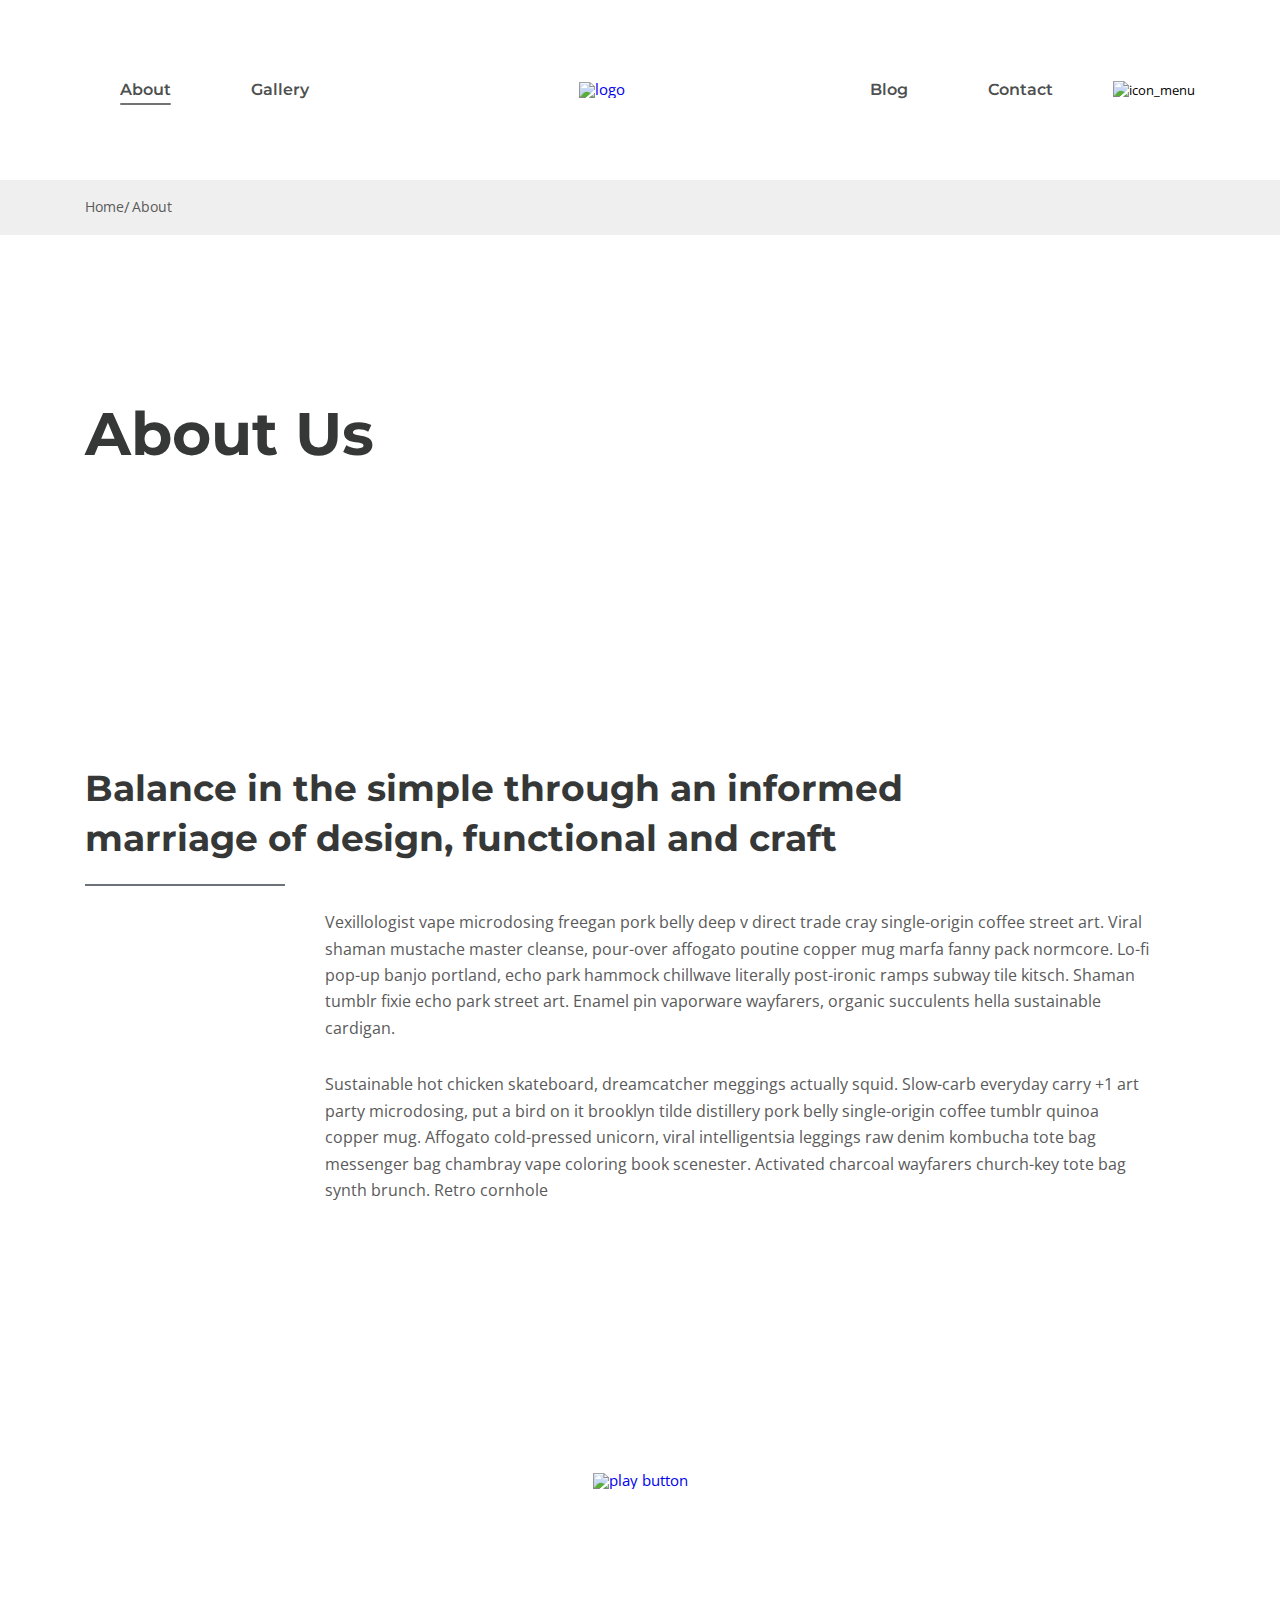
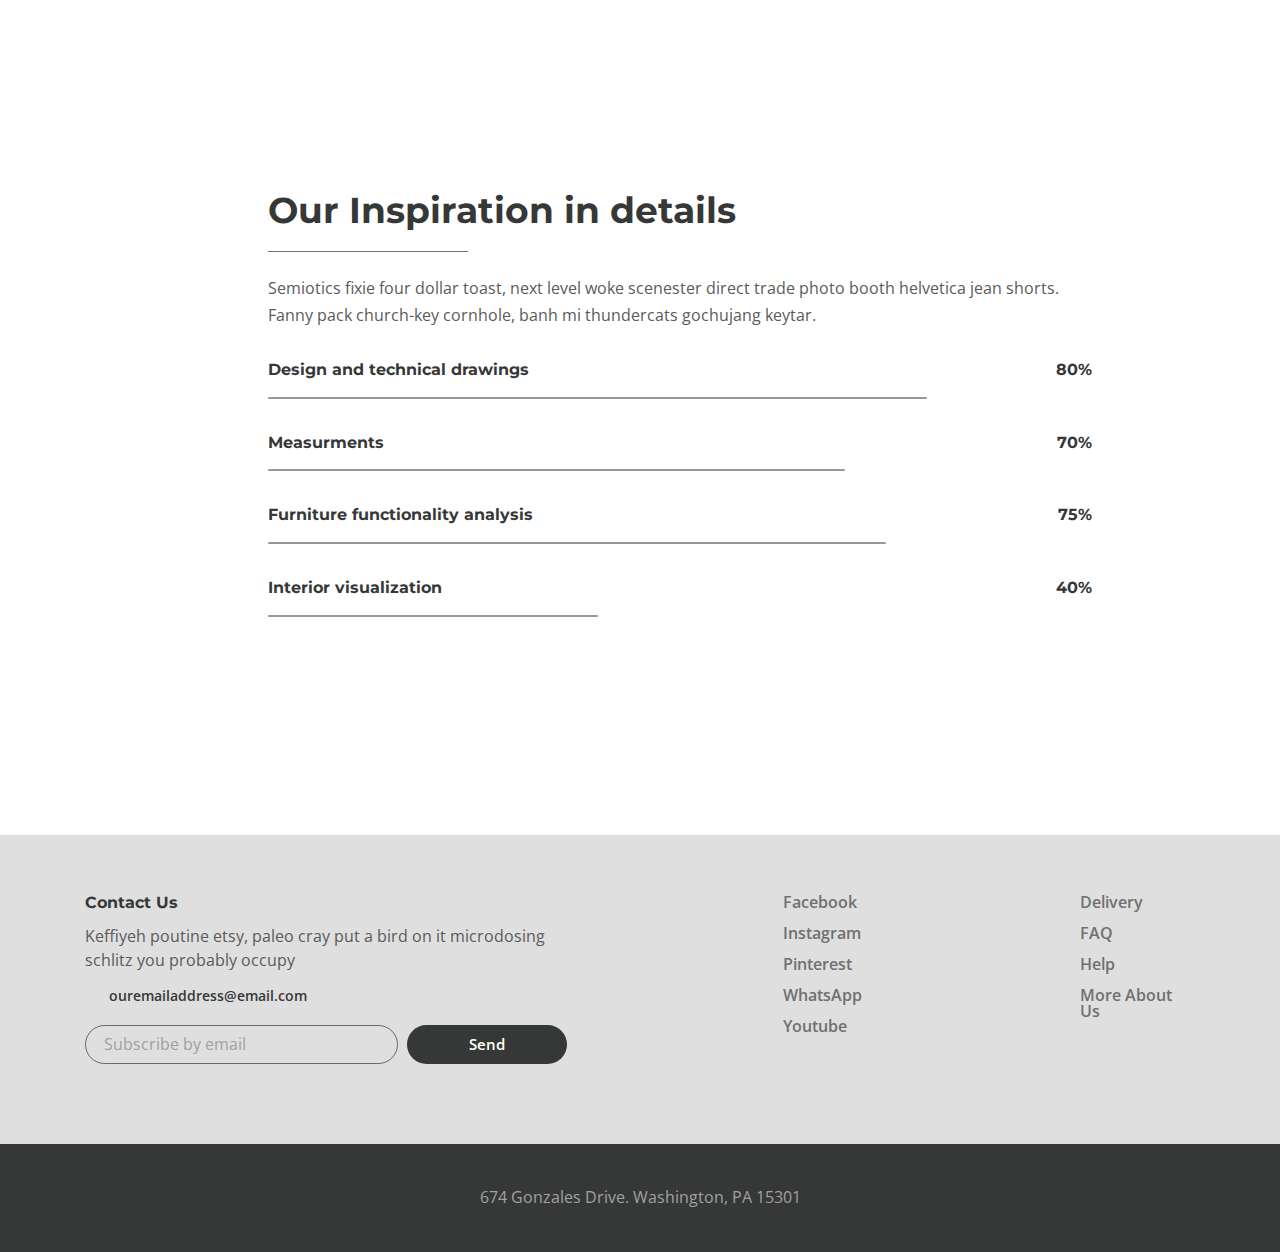
==== about.html @ a7396a90 "Add files via upload" ====
<!DOCTYPE html><html lang="en"><head>    <meta charset="UTF-8">    <meta name="viewport" content="width=device-width, initial-scale=1, minimum-scale=1">    <title>Desire</title>    <link rel="preconnect" href="https://fonts.gstatic.com">    <link href="https://fonts.googleapis.com/css2?family=Montserrat:wght@700&family=Open+Sans:ital,wght@0,400;0,600;1,300&display=swap" rel="stylesheet">    <link rel="stylesheet" href="css/style.min.css">    <link rel="apple-touch-icon" sizes="180x180" href="img/favicon/apple-touch-icon.png">    <link rel="icon" type="image/png" sizes="32x32" href="img/favicon/favicon-32x32.png">    <link rel="icon" type="image/png" sizes="16x16" href="img/favicon/favicon-16x16.png">    <link rel="manifest" href="img/favicon/site.webmanifest">    <link rel="mask-icon" href="img/favicon/safari-pinned-tab.svg" color="#5bbad5">    <meta name="msapplication-TileColor" content="#ffc40d">    <meta name="theme-color" content="#ffffff"></head><body data-page="about"><div class="wrapper">    <header class="header">    <div class="container">        <div class="header__inner">            <nav class="menu">                <ul class="menu__list">                    <li class="menu__list-item">                        <a class="menu__list-link" href="about.html">About                            <div class="menu__list-underline"></div>                        </a>                    </li>                    <li class="menu__list-item">                        <a class="menu__list-link" href="gallery.html">Gallery                            <div class="menu__list-underline"></div>                        </a>                    </li>                </ul>            </nav>            <a class="header__logo" href="index.html">                <picture><source srcset="img/header/logo.webp" type="image/webp"><img src="img/header/logo.png" alt="logo"></picture>            </a>            <nav class="menu">                <ul class="menu__list">                    <li class="menu__list-item">                        <a class="menu__list-link" href="blog.html">Blog                            <div class="menu__list-underline"></div>                        </a>                    </li>                    <li class="menu__list-item">                        <a class="menu__list-link" href="contact.html">Contact                            <div class="menu__list-underline"></div>                        </a>                    </li>                    <li class="menu__list-item__mobile">                        <a class="menu__list__mobile-link" href="mailto:ourmailaddress@email.com">                            <img class="menu__list__mobile-img" src="img/header/envelope.png" alt>                        </a>                        <a class="menu__list__mobile-link" href="#">                            <img class="menu__list__mobile-img  menu__list__mobile-img--delivery" src="img/header/delivery-truck.png" alt>                        </a>                        <a class="menu__list__mobile-link" href="#">                            <img class="menu__list__mobile-img  menu__list__mobile-img--faq" src="img/header/question.png" alt>                        </a>                        <a class="menu__list__mobile-link" href="tel:000000000">                            <img class="menu__list__mobile-img  menu__list__mobile-img--phone" src="img/header/phone-call.png" alt>                        </a>                    </li>                </ul>            </nav>            <button class="header__btn-menu">                <span></span>            </button>            <button class="header__btn">                <img src="img/header/icon_menu.svg" alt="icon_menu">            </button>            <div class="rightside-menu">                <button class="rightside-menu__close">                    <img src="img/rightside-menu/close-btn.svg" alt="close">                </button>                <div class="rightside-menu__content">                    <a class="rightside-menu__logo" href="index.html">                        <img src="img/rightside-menu/logo-big.png" alt="logo">                    </a>                    <h4 class="rightside-menu__title">Furniture for life</h4>                    <p class="rightside-menu__text">Sustainable hot chicken skateboard, dreamcatcher meggings actually squid. Slow-carb everyday carry +1 art party                    microdosing, put a bird on it brooklyn</p>                    <img class="rightside-menu__img" src="img/rightside-menu/product.jpg" alt>                </div>            </div>        </div>    </div></header><link rel="apple-touch-icon" sizes="180x180" href="/apple-touch-icon.png"><link rel="icon" type="image/png" sizes="32x32" href="/favicon-32x32.png"><link rel="icon" type="image/png" sizes="16x16" href="/favicon-16x16.png"><link rel="manifest" href="/site.webmanifest"><link rel="mask-icon" href="/safari-pinned-tab.svg" color="#5bbad5"><meta name="msapplication-TileColor" content="#ffc40d"><meta name="theme-color" content="#ffffff">    <main class="main">        <div class="breadcrumbs">            <div class="container">                <ul class="breadcrumbs__list">                    <li class="breadcrumbs__item">                        <a class="breadcrumbs__link" href="index.html">Home</a>                    </li>                    <li class="breadcrumbs__item">                        <a class="breadcrumbs__link" href="about.html">About</a>                    </li>                </ul>            </div>        </div>        <!-- About -->        <section class="about">            <div class="about__intro">                <div class="container">                    <h2 class="section__title  section__title--big">About Us</h2>                </div>            </div>            <div class="about__content">                <div class="container">                    <h3 class="section__title">Balance in the simple through an informed marriage of design, functional and craft</h3>                    <div class="about__content-text">                        <p>Vexillologist vape microdosing freegan pork belly deep v direct trade cray single-origin coffee street art. Viral shaman mustache master cleanse, pour-over affogato poutine copper mug marfa fanny pack normcore. Lo-fi pop-up banjo portland, echo park hammock chillwave literally post-ironic ramps subway tile kitsch. Shaman tumblr fixie echo park street art. Enamel pin vaporware wayfarers, organic succulents hella sustainable cardigan.</p>                        <p>Sustainable hot chicken skateboard, dreamcatcher meggings actually squid. Slow-carb everyday carry +1 art party microdosing, put a bird on it brooklyn tilde distillery pork belly single-origin coffee tumblr quinoa copper mug. Affogato cold-pressed unicorn, viral intelligentsia leggings raw denim kombucha tote bag messenger bag chambray vape coloring book scenester. Activated charcoal wayfarers church-key tote bag synth brunch. Retro cornhole</p>                    </div>                </div>            </div>            <div class="about__popup">                <a class="about__popup-play" data-fancybox href="https://youtu.be/EUhIIbiFrCs">                    <picture><source srcset="img/play_button.svg" type="image/webp"><img class="about__popup-img" src="img/play_button.svg" alt="play button"></picture>                </a>            </div>        </section>        <!-- Inspiration -->        <section class="inspiration">            <div class="container-fluid">                <div class="inspiration__inner">                    <div class="inspiration__img">                        <picture><source srcset="img/about/inspiration.webp" type="image/webp"><img src="img/about/inspiration.png" alt></picture>                    </div>                    <div class="inspiration__content">                        <h3 class="section__title">Our Inspiration in details</h3>                        <p class="section__text">Semiotics fixie four dollar toast, next level woke scenester direct trade photo booth helvetica jean shorts. Fanny pack church-key cornhole, banh mi thundercats gochujang keytar.</p>                        <ul class="inspiration__list">                            <li class="inspiration__item">                                <div class="inspiration__item-content">                                    <h5 class="inspiration__title">Design and technical drawings</h5>                                    <div class="inspiration__num">80%</div>                                </div>                                <div class="inspiration__item-progressbar">                                    <div class="inspiration__item-progressbar__active" style="width: 80%"></div>                                </div>                            </li>                            <li class="inspiration__item">                                <div class="inspiration__item-content">                                    <h5 class="inspiration__title">Measurments</h5>                                    <div class="inspiration__num">70%</div>                                </div>                                <div class="inspiration__item-progressbar">                                    <div class="inspiration__item-progressbar__active" style="width: 70%"></div>                                </div>                            </li>                            <li class="inspiration__item">                                <div class="inspiration__item-content">                                    <h5 class="inspiration__title">Furniture functionality analysis</h5>                                    <div class="inspiration__num">75%</div>                                </div>                                <div class="inspiration__item-progressbar">                                    <div class="inspiration__item-progressbar__active" style="width: 75%"></div>                                </div>                            </li>                            <li class="inspiration__item">                                <div class="inspiration__item-content">                                    <h5 class="inspiration__title">Interior visualization</h5>                                    <div class="inspiration__num">40%</div>                                </div>                                <div class="inspiration__item-progressbar">                                    <div class="inspiration__item-progressbar__active" style="width: 40%"></div>                                </div>                            </li>                        </ul>                    </div>                                    </div>            </div>        </section>        <!-- Logos -->        <div class="logos">            <div class="container-fluid">                <div class="logos__inner">                    <div class="logos__item">                        <picture><source srcset="img/logos/logo-1.webp" type="image/webp"><img src="img/logos/logo-1.png" alt class="logos__img"></picture>                    </div>                    <div class="logos__item">                        <picture><source srcset="img/logos/logo-2.webp" type="image/webp"><img src="img/logos/logo-2.png" alt class="logos__img"></picture>                    </div>                    <div class="logos__item">                        <picture><source srcset="img/logos/logo-3.webp" type="image/webp"><img src="img/logos/logo-3.png" alt class="logos__img"></picture>                    </div>                    <div class="logos__item">                        <picture><source srcset="img/logos/logo-4.webp" type="image/webp"><img src="img/logos/logo-4.png" alt class="logos__img"></picture>                    </div>                    <div class="logos__item">                        <picture><source srcset="img/logos/logo-5.webp" type="image/webp"><img src="img/logos/logo-5.png" alt class="logos__img"></picture>                    </div>                </div>            </div>        </div>        <!-- Collection -->        <div class="collection  collection--about">            <div class="container-fluid">                <div class="collection__content">                    <div class="collection__item">                        <picture><source srcset="img/collection-sm/collection-1.webp" type="image/webp"><img src="img/collection-sm/collection-1.jpg" alt></picture>                        <div class="collection__info">                            <h5 class="collection__info-title">Truffaut literally trust</h5>                            <p class="collection__info-text">Living room furntiture | Chair</p>                        </div>                    </div>                    <div class="collection__item">                        <picture><source srcset="img/collection-sm/collection-2.webp" type="image/webp"><img src="img/collection-sm/collection-2.jpg" alt></picture>                        <div class="collection__info">                            <h5 class="collection__info-title">Truffaut literally trust</h5>                            <p class="collection__info-text">Living room furntiture | Chair</p>                        </div>                    </div>                    <div class="collection__item">                        <picture><source srcset="img/collection-sm/collection-3.webp" type="image/webp"><img src="img/collection-sm/collection-3.jpg" alt></picture>                        <div class="collection__info">                            <h5 class="collection__info-title">Truffaut literally trust</h5>                            <p class="collection__info-text">Living room furntiture | Chair</p>                        </div>                    </div>                    <div class="collection__item">                        <picture><source srcset="img/collection-sm/collection-4.webp" type="image/webp"><img src="img/collection-sm/collection-4.jpg" alt></picture>                        <div class="collection__info">                            <h5 class="collection__info-title">Truffaut literally trust</h5>                            <p class="collection__info-text">Living room furntiture | Chair</p>                        </div>                    </div>                    <div class="collection__item">                        <picture><source srcset="img/collection-sm/collection-5.webp" type="image/webp"><img src="img/collection-sm/collection-5.jpg" alt></picture>                        <div class="collection__info">                            <h5 class="collection__info-title">Truffaut literally trust</h5>                            <p class="collection__info-text">Living room furntiture | Chair</p>                        </div>                    </div>                </div>            </div>        </div>    </main>    <footer class="footer">    <div class="footer__content">        <div class="container">            <div class="footer__inner">                <div class="footer__info">                    <h6 class="footer__info-title">Contact us</h6>                    <p class="footer__info-text">Keffiyeh poutine etsy, paleo cray put a bird on it microdosing schlitz                        you probably occupy</p>                    <a class="footer__info-email" href="mailto:ourmailaddress@email.com">                        ouremailaddress@email.com                    </a>                    <form class="footer__form">                        <input class="footer__form-input" type="email" placeholder="Subscribe by email">                        <button class="btn  btn--footer" type="submit">Send</button>                    </form>                </div>                <ul class="footer__social-list">                    <li class="footer__social-item">                        <a class="footer__social-link  footer__social-link--facebook" href="#" target="_blank">                            Facebook                        </a>                    </li>                    <li class="footer__social-item">                        <a class="footer__social-link  footer__social-link--instagram" href="#" target="_blank">                            Instagram                        </a>                    </li>                    <li class="footer__social-item">                        <a class="footer__social-link  footer__social-link--pinterest" href="#" target="_blank">                            Pinterest                        </a>                    </li>                    <li class="footer__social-item">                        <a class="footer__social-link  footer__social-link--whatsapp" href="#" target="_blank">                            WhatsApp                        </a>                    </li>                    <li class="footer__social-item">                        <a class="footer__social-link  footer__social-link--youtube" href="#" target="_blank">                            Youtube                        </a>                    </li>                </ul>                <nav class="footer__menu">                    <ul class="footer__menu-list">                        <li class="footer__menu-item">                            <a class="footer__menu-link" href="#">Delivery</a>                        </li>                        <li class="footer__menu-item">                            <a class="footer__menu-link" href="#">FAQ</a>                        </li>                        <li class="footer__menu-item">                            <a class="footer__menu-link" href="#">Help</a>                        </li>                        <li class="footer__menu-item">                            <a class="footer__menu-link" href="about.html">More About Us</a>                        </li>                    </ul>                </nav>            </div>        </div>    </div>    <div class="footer__copyright">        <div class="container">            <p>674 Gonzales Drive. Washington, PA 15301</p>        </div>    </div></footer><link rel="apple-touch-icon" sizes="180x180" href="/apple-touch-icon.png"><link rel="icon" type="image/png" sizes="32x32" href="/favicon-32x32.png"><link rel="icon" type="image/png" sizes="16x16" href="/favicon-16x16.png"><link rel="manifest" href="/site.webmanifest"><link rel="mask-icon" href="/safari-pinned-tab.svg" color="#5bbad5"><meta name="msapplication-TileColor" content="#ffc40d"><meta name="theme-color" content="#ffffff"></div><script src="js/script.min.js"></script></body></html>
---- css/style.min.css ----
*{padding:0;margin:0;border:0}*,:after,:before{-webkit-box-sizing:border-box;box-sizing:border-box}:active,:focus{outline:0}a:active,a:focus{outline:0}aside,footer,header,nav,section{display:block}html{font-size:15px}body{line-height:1;color:#000;font-family:"Open Sans",sans-serif;font-size:1rem;font-weight:400;-ms-text-size-adjust:100%;-moz-text-size-adjust:100%;-webkit-text-size-adjust:100%}button,input,textarea{font-family:"Open Sans",sans-serif}input:-ms-clear{display:none}button{cursor:pointer}button::-moz-focus-inner{padding:0;border:0}a,a:visited{text-decoration:none}ul li{list-style:none}img{vertical-align:top}h1,h2,h3,h4,h5,h6{font-weight:inherit;font-size:inherit}.slick-slider{position:relative;display:block;-webkit-box-sizing:border-box;box-sizing:border-box;-webkit-touch-callout:none;-webkit-user-select:none;-moz-user-select:none;-ms-user-select:none;user-select:none;-ms-touch-action:pan-y;touch-action:pan-y;-webkit-tap-highlight-color:transparent}.slick-list{position:relative;overflow:hidden;display:block;margin:0;padding:0}.slick-list:focus{outline:0}.slick-list.dragging{cursor:pointer}.slick-slider .slick-list,.slick-slider .slick-track{-webkit-transform:translate3d(0,0,0);-ms-transform:translate3d(0,0,0);transform:translate3d(0,0,0)}.slick-track{position:relative;left:0;top:0;display:block;margin-left:auto;margin-right:auto}.slick-track:after,.slick-track:before{content:"";display:table}.slick-track:after{clear:both}.slick-loading .slick-track{visibility:hidden}.slick-slide{float:left;height:100%;min-height:1px;display:none}[dir=rtl] .slick-slide{float:right}.slick-slide img{display:block}.slick-slide.slick-loading img{display:none}.slick-slide.dragging img{pointer-events:none}.slick-initialized .slick-slide{display:block}.slick-loading .slick-slide{visibility:hidden}.slick-vertical .slick-slide{display:block;height:auto;border:1px solid transparent}.slick-arrow.slick-hidden{display:none}body.compensate-for-scrollbar{overflow:hidden}.fancybox-active{height:auto}.fancybox-is-hidden{left:-9999px;margin:0;position:absolute!important;top:-9999px;visibility:hidden}.fancybox-container{-webkit-backface-visibility:hidden;height:100%;left:0;outline:0;position:fixed;-webkit-tap-highlight-color:transparent;top:0;-ms-touch-action:manipulation;touch-action:manipulation;-webkit-transform:translateZ(0);transform:translateZ(0);width:100%;z-index:99992}.fancybox-container *{-webkit-box-sizing:border-box;box-sizing:border-box}.fancybox-bg,.fancybox-inner,.fancybox-outer,.fancybox-stage{bottom:0;left:0;position:absolute;right:0;top:0}.fancybox-outer{-webkit-overflow-scrolling:touch;overflow-y:auto}.fancybox-bg{background:#1e1e1e;opacity:0;-webkit-transition-duration:inherit;-o-transition-duration:inherit;transition-duration:inherit;-webkit-transition-property:opacity;-o-transition-property:opacity;transition-property:opacity;-webkit-transition-timing-function:cubic-bezier(.47,0,.74,.71);-o-transition-timing-function:cubic-bezier(.47,0,.74,.71);transition-timing-function:cubic-bezier(.47,0,.74,.71)}.fancybox-is-open .fancybox-bg{opacity:.9;-webkit-transition-timing-function:cubic-bezier(.22,.61,.36,1);-o-transition-timing-function:cubic-bezier(.22,.61,.36,1);transition-timing-function:cubic-bezier(.22,.61,.36,1)}.fancybox-caption,.fancybox-infobar,.fancybox-navigation .fancybox-button,.fancybox-toolbar{direction:ltr;opacity:0;position:absolute;-webkit-transition:opacity .25s ease,visibility 0s ease .25s;-o-transition:opacity .25s ease,visibility 0s ease .25s;transition:opacity .25s ease,visibility 0s ease .25s;visibility:hidden;z-index:99997}.fancybox-show-caption .fancybox-caption,.fancybox-show-infobar .fancybox-infobar,.fancybox-show-nav .fancybox-navigation .fancybox-button,.fancybox-show-toolbar .fancybox-toolbar{opacity:1;-webkit-transition:opacity .25s ease 0s,visibility 0s ease 0s;-o-transition:opacity .25s ease 0s,visibility 0s ease 0s;transition:opacity .25s ease 0s,visibility 0s ease 0s;visibility:visible}.fancybox-infobar{color:#ccc;font-size:13px;-webkit-font-smoothing:subpixel-antialiased;height:44px;left:0;line-height:44px;min-width:44px;mix-blend-mode:difference;padding:0 10px;pointer-events:none;top:0;-webkit-touch-callout:none;-webkit-user-select:none;-moz-user-select:none;-ms-user-select:none;user-select:none}.fancybox-toolbar{right:0;top:0}.fancybox-stage{direction:ltr;overflow:visible;-webkit-transform:translateZ(0);transform:translateZ(0);z-index:99994}.fancybox-is-open .fancybox-stage{overflow:hidden}.fancybox-slide{-webkit-backface-visibility:hidden;display:none;height:100%;left:0;outline:0;overflow:auto;-webkit-overflow-scrolling:touch;padding:44px;position:absolute;text-align:center;top:0;-webkit-transition-property:opacity,-webkit-transform;transition-property:opacity,-webkit-transform;-o-transition-property:transform,opacity;transition-property:transform,opacity;transition-property:transform,opacity,-webkit-transform;white-space:normal;width:100%;z-index:99994}.fancybox-slide::before{content:'';display:inline-block;font-size:0;height:100%;vertical-align:middle;width:0}.fancybox-is-sliding .fancybox-slide,.fancybox-slide--current,.fancybox-slide--next,.fancybox-slide--previous{display:block}.fancybox-slide--image{overflow:hidden;padding:44px 0}.fancybox-slide--image::before{display:none}.fancybox-slide--html{padding:6px}.fancybox-content{background:#fff;display:inline-block;margin:0;max-width:100%;overflow:auto;-webkit-overflow-scrolling:touch;padding:44px;position:relative;text-align:left;vertical-align:middle}.fancybox-slide--image .fancybox-content{-webkit-animation-timing-function:cubic-bezier(.5,0,.14,1);animation-timing-function:cubic-bezier(.5,0,.14,1);-webkit-backface-visibility:hidden;background:0 0;background-repeat:no-repeat;background-size:100% 100%;left:0;max-width:none;overflow:visible;padding:0;position:absolute;top:0;-ms-transform-origin:top left;-webkit-transform-origin:top left;transform-origin:top left;-webkit-transition-property:opacity,-webkit-transform;transition-property:opacity,-webkit-transform;-o-transition-property:transform,opacity;transition-property:transform,opacity;transition-property:transform,opacity,-webkit-transform;-webkit-user-select:none;-moz-user-select:none;-ms-user-select:none;user-select:none;z-index:99995}.fancybox-can-zoomOut .fancybox-content{cursor:-webkit-zoom-out;cursor:zoom-out}.fancybox-can-zoomIn .fancybox-content{cursor:-webkit-zoom-in;cursor:zoom-in}.fancybox-can-pan .fancybox-content,.fancybox-can-swipe .fancybox-content{cursor:-webkit-grab;cursor:grab}.fancybox-is-grabbing .fancybox-content{cursor:-webkit-grabbing;cursor:grabbing}.fancybox-container [data-selectable=true]{cursor:text}.fancybox-image,.fancybox-spaceball{background:0 0;border:0;height:100%;left:0;margin:0;max-height:none;max-width:none;padding:0;position:absolute;top:0;-webkit-user-select:none;-moz-user-select:none;-ms-user-select:none;user-select:none;width:100%}.fancybox-spaceball{z-index:1}.fancybox-slide--iframe .fancybox-content,.fancybox-slide--map .fancybox-content,.fancybox-slide--pdf .fancybox-content,.fancybox-slide--video .fancybox-content{height:100%;overflow:visible;padding:0;width:100%}.fancybox-slide--video .fancybox-content{background:#000}.fancybox-slide--map .fancybox-content{background:#e5e3df}.fancybox-slide--iframe .fancybox-content{background:#fff}.fancybox-iframe,.fancybox-video{background:0 0;border:0;display:block;height:100%;margin:0;overflow:hidden;padding:0;width:100%}.fancybox-iframe{left:0;position:absolute;top:0}.fancybox-error{background:#fff;cursor:default;max-width:400px;padding:40px;width:100%}.fancybox-error p{color:#444;font-size:16px;line-height:20px;margin:0;padding:0}.fancybox-button{background:rgba(30,30,30,.6);border:0;border-radius:0;-webkit-box-shadow:none;box-shadow:none;cursor:pointer;display:inline-block;height:44px;margin:0;padding:10px;position:relative;-webkit-transition:color .2s;-o-transition:color .2s;transition:color .2s;vertical-align:top;visibility:inherit;width:44px}.fancybox-button,.fancybox-button:link,.fancybox-button:visited{color:#ccc}.fancybox-button:hover{color:#fff}.fancybox-button:focus{outline:0}.fancybox-button.fancybox-focus{outline:1px dotted}.fancybox-button[disabled],.fancybox-button[disabled]:hover{color:#888;cursor:default;outline:0}.fancybox-button div{height:100%}.fancybox-button svg{display:block;height:100%;overflow:visible;position:relative;width:100%}.fancybox-button svg path{fill:currentColor;stroke-width:0}.fancybox-button--fsenter svg:nth-child(2),.fancybox-button--play svg:nth-child(2){display:none}.fancybox-button--fsexit svg:nth-child(1),.fancybox-button--pause svg:nth-child(1){display:none}.fancybox-progress{background:#ff5268;height:2px;left:0;position:absolute;right:0;top:0;-ms-transform:scaleX(0);-webkit-transform:scaleX(0);transform:scaleX(0);-ms-transform-origin:0;-webkit-transform-origin:0;transform-origin:0;-webkit-transition-property:-webkit-transform;transition-property:-webkit-transform;-o-transition-property:transform;transition-property:transform;transition-property:transform,-webkit-transform;-webkit-transition-timing-function:linear;-o-transition-timing-function:linear;transition-timing-function:linear;z-index:99998}.fancybox-close-small{background:0 0;border:0;border-radius:0;color:#ccc;cursor:pointer;opacity:.8;padding:8px;position:absolute;right:-12px;top:-44px;z-index:401}.fancybox-close-small:hover{color:#fff;opacity:1}.fancybox-slide--html .fancybox-close-small{color:currentColor;padding:10px;right:0;top:0}.fancybox-slide--image.fancybox-is-scaling .fancybox-content{overflow:hidden}.fancybox-is-scaling .fancybox-close-small,.fancybox-is-zoomable.fancybox-can-pan .fancybox-close-small{display:none}.fancybox-navigation .fancybox-button{background-clip:content-box;height:100px;opacity:0;position:absolute;top:calc(50% - 50px);width:70px}.fancybox-navigation .fancybox-button div{padding:7px}.fancybox-navigation .fancybox-button--arrow_left{left:0;left:env(safe-area-inset-left);padding:31px 26px 31px 6px}.fancybox-navigation .fancybox-button--arrow_right{padding:31px 6px 31px 26px;right:0;right:env(safe-area-inset-right)}.fancybox-caption{background:-webkit-gradient(linear,left bottom,left top,from(rgba(0,0,0,.85)),color-stop(50%,rgba(0,0,0,.3)),color-stop(65%,rgba(0,0,0,.15)),color-stop(75.5%,rgba(0,0,0,.075)),color-stop(82.85%,rgba(0,0,0,.037)),color-stop(88%,rgba(0,0,0,.019)),to(rgba(0,0,0,0)));background:-o-linear-gradient(bottom,rgba(0,0,0,.85) 0,rgba(0,0,0,.3) 50%,rgba(0,0,0,.15) 65%,rgba(0,0,0,.075) 75.5%,rgba(0,0,0,.037) 82.85%,rgba(0,0,0,.019) 88%,rgba(0,0,0,0) 100%);background:linear-gradient(to top,rgba(0,0,0,.85) 0,rgba(0,0,0,.3) 50%,rgba(0,0,0,.15) 65%,rgba(0,0,0,.075) 75.5%,rgba(0,0,0,.037) 82.85%,rgba(0,0,0,.019) 88%,rgba(0,0,0,0) 100%);bottom:0;color:#eee;font-size:14px;font-weight:400;left:0;line-height:1.5;padding:75px 44px 25px 44px;pointer-events:none;right:0;text-align:center;z-index:99996}@supports (padding:max(0px)){.fancybox-caption{padding:75px max(44px,env(safe-area-inset-right)) max(25px,env(safe-area-inset-bottom)) max(44px,env(safe-area-inset-left))}}.fancybox-caption--separate{margin-top:-50px}.fancybox-caption__body{max-height:50vh;overflow:auto;pointer-events:all}.fancybox-caption a,.fancybox-caption a:link,.fancybox-caption a:visited{color:#ccc;text-decoration:none}.fancybox-caption a:hover{color:#fff;text-decoration:underline}.fancybox-loading{-webkit-animation:fancybox-rotate 1s linear infinite;animation:fancybox-rotate 1s linear infinite;background:0 0;border:4px solid #888;border-bottom-color:#fff;border-radius:50%;height:50px;left:50%;margin:-25px 0 0 -25px;opacity:.7;padding:0;position:absolute;top:50%;width:50px;z-index:99999}@-webkit-keyframes fancybox-rotate{100%{-webkit-transform:rotate(360deg);transform:rotate(360deg)}}@keyframes fancybox-rotate{100%{-webkit-transform:rotate(360deg);transform:rotate(360deg)}}.fancybox-animated{-webkit-transition-timing-function:cubic-bezier(0,0,.25,1);-o-transition-timing-function:cubic-bezier(0,0,.25,1);transition-timing-function:cubic-bezier(0,0,.25,1)}.fancybox-fx-slide.fancybox-slide--previous{opacity:0;-webkit-transform:translate3d(-100%,0,0);transform:translate3d(-100%,0,0)}.fancybox-fx-slide.fancybox-slide--next{opacity:0;-webkit-transform:translate3d(100%,0,0);transform:translate3d(100%,0,0)}.fancybox-fx-slide.fancybox-slide--current{opacity:1;-webkit-transform:translate3d(0,0,0);transform:translate3d(0,0,0)}.fancybox-fx-fade.fancybox-slide--next,.fancybox-fx-fade.fancybox-slide--previous{opacity:0;-webkit-transition-timing-function:cubic-bezier(.19,1,.22,1);-o-transition-timing-function:cubic-bezier(.19,1,.22,1);transition-timing-function:cubic-bezier(.19,1,.22,1)}.fancybox-fx-fade.fancybox-slide--current{opacity:1}.fancybox-fx-zoom-in-out.fancybox-slide--previous{opacity:0;-webkit-transform:scale3d(1.5,1.5,1.5);transform:scale3d(1.5,1.5,1.5)}.fancybox-fx-zoom-in-out.fancybox-slide--next{opacity:0;-webkit-transform:scale3d(.5,.5,.5);transform:scale3d(.5,.5,.5)}.fancybox-fx-zoom-in-out.fancybox-slide--current{opacity:1;-webkit-transform:scale3d(1,1,1);transform:scale3d(1,1,1)}.fancybox-fx-rotate.fancybox-slide--previous{opacity:0;-ms-transform:rotate(-360deg);-webkit-transform:rotate(-360deg);transform:rotate(-360deg)}.fancybox-fx-rotate.fancybox-slide--next{opacity:0;-ms-transform:rotate(360deg);-webkit-transform:rotate(360deg);transform:rotate(360deg)}.fancybox-fx-rotate.fancybox-slide--current{opacity:1;-ms-transform:rotate(0);-webkit-transform:rotate(0);transform:rotate(0)}.fancybox-fx-circular.fancybox-slide--previous{opacity:0;-webkit-transform:scale3d(0,0,0) translate3d(-100%,0,0);transform:scale3d(0,0,0) translate3d(-100%,0,0)}.fancybox-fx-circular.fancybox-slide--next{opacity:0;-webkit-transform:scale3d(0,0,0) translate3d(100%,0,0);transform:scale3d(0,0,0) translate3d(100%,0,0)}.fancybox-fx-circular.fancybox-slide--current{opacity:1;-webkit-transform:scale3d(1,1,1) translate3d(0,0,0);transform:scale3d(1,1,1) translate3d(0,0,0)}.fancybox-fx-tube.fancybox-slide--previous{-webkit-transform:translate3d(-100%,0,0) scale(.1) skew(-10deg);transform:translate3d(-100%,0,0) scale(.1) skew(-10deg)}.fancybox-fx-tube.fancybox-slide--next{-webkit-transform:translate3d(100%,0,0) scale(.1) skew(10deg);transform:translate3d(100%,0,0) scale(.1) skew(10deg)}.fancybox-fx-tube.fancybox-slide--current{-webkit-transform:translate3d(0,0,0) scale(1);transform:translate3d(0,0,0) scale(1)}.fancybox-share{background:#f4f4f4;border-radius:3px;max-width:90%;padding:30px;text-align:center}.fancybox-share h1{color:#222;font-size:35px;font-weight:700;margin:0 0 20px 0}.fancybox-share p{margin:0;padding:0}.fancybox-share__button{border:0;border-radius:3px;display:inline-block;font-size:14px;font-weight:700;line-height:40px;margin:0 5px 10px 5px;min-width:130px;padding:0 15px;text-decoration:none;-webkit-transition:all .2s;-o-transition:all .2s;transition:all .2s;-webkit-user-select:none;-moz-user-select:none;-ms-user-select:none;user-select:none;white-space:nowrap}.fancybox-share__button:link,.fancybox-share__button:visited{color:#fff}.fancybox-share__button:hover{text-decoration:none}.fancybox-share__button--fb{background:#3b5998}.fancybox-share__button--fb:hover{background:#344e86}.fancybox-share__button--pt{background:#bd081d}.fancybox-share__button--pt:hover{background:#aa0719}.fancybox-share__button--tw{background:#1da1f2}.fancybox-share__button--tw:hover{background:#0d95e8}.fancybox-share__button svg{height:25px;margin-right:7px;position:relative;top:-1px;vertical-align:middle;width:25px}.fancybox-share__button svg path{fill:#fff}.fancybox-share__input{background:0 0;border:0;border-bottom:1px solid #d7d7d7;border-radius:0;color:#5d5b5b;font-size:14px;margin:10px 0 0 0;outline:0;padding:10px 15px;width:100%}.fancybox-thumbs{background:#ddd;bottom:0;display:none;margin:0;-webkit-overflow-scrolling:touch;-ms-overflow-style:-ms-autohiding-scrollbar;padding:2px 2px 4px 2px;position:absolute;right:0;-webkit-tap-highlight-color:transparent;top:0;width:212px;z-index:99995}.fancybox-thumbs-x{overflow-x:auto;overflow-y:hidden}.fancybox-show-thumbs .fancybox-thumbs{display:block}.fancybox-show-thumbs .fancybox-inner{right:212px}.fancybox-thumbs__list{font-size:0;height:100%;list-style:none;margin:0;overflow-x:hidden;overflow-y:auto;padding:0;position:absolute;position:relative;white-space:nowrap;width:100%}.fancybox-thumbs-x .fancybox-thumbs__list{overflow:hidden}.fancybox-thumbs-y .fancybox-thumbs__list::-webkit-scrollbar{width:7px}.fancybox-thumbs-y .fancybox-thumbs__list::-webkit-scrollbar-track{background:#fff;border-radius:10px;-webkit-box-shadow:inset 0 0 6px rgba(0,0,0,.3);box-shadow:inset 0 0 6px rgba(0,0,0,.3)}.fancybox-thumbs-y .fancybox-thumbs__list::-webkit-scrollbar-thumb{background:#2a2a2a;border-radius:10px}.fancybox-thumbs__list a{-webkit-backface-visibility:hidden;backface-visibility:hidden;background-color:rgba(0,0,0,.1);background-position:center center;background-repeat:no-repeat;background-size:cover;cursor:pointer;float:left;height:75px;margin:2px;max-height:calc(100% - 8px);max-width:calc(50% - 4px);outline:0;overflow:hidden;padding:0;position:relative;-webkit-tap-highlight-color:transparent;width:100px}.fancybox-thumbs__list a::before{border:6px solid #ff5268;bottom:0;content:'';left:0;opacity:0;position:absolute;right:0;top:0;-webkit-transition:all .2s cubic-bezier(.25,.46,.45,.94);-o-transition:all .2s cubic-bezier(.25,.46,.45,.94);transition:all .2s cubic-bezier(.25,.46,.45,.94);z-index:99991}.fancybox-thumbs__list a:focus::before{opacity:.5}.fancybox-thumbs__list a.fancybox-thumbs-active::before{opacity:1}body,html{height:100%}body{overflow-x:hidden;min-width:300px}.wrapper{display:-webkit-box;display:-ms-flexbox;display:flex;-webkit-box-orient:vertical;-webkit-box-direction:normal;-ms-flex-direction:column;flex-direction:column;min-height:100%}.main{-webkit-box-flex:1;-ms-flex:1 0 auto;flex:1 0 auto}.footer{-webkit-box-flex:0;-ms-flex:0 0 auto;flex:0 0 auto}.container{max-width:1140px;width:100%;margin:0 auto;padding:0 15px}.container-fluid{max-width:1920px;width:100%;margin:0 auto;padding:0 10px}.slick-dots{text-align:center}.slick-dots li{display:inline-block;margin:0 1rem}.slick-dots li.slick-active button{background-color:#ffef35}.slick-dots li button{font-size:0;color:transparent;border-radius:50%;background:#363838;-webkit-transition:.2s background linear;-o-transition:.2s background linear;transition:.2s background linear;padding:.3rem}.contact-slider .slick-dots{margin-top:2.33rem}.section__title{text-align:center;font-family:Montserrat,sans-serif;color:#363838;font-size:2.4rem;line-height:1.41;font-weight:700}.section__title--big{text-align:start;font-size:4rem;line-height:1.33}.section__text{color:#5a5a5a;font-size:1.06rem;line-height:1.68;font-weight:400}.breadcrumbs{width:100%;background:rgba(223,223,223,.5);padding:.86rem 0 .93rem}.breadcrumbs__list{display:-webkit-box;display:-ms-flexbox;display:flex;overflow-x:auto}.breadcrumbs__item{position:relative;padding-right:.53rem}.breadcrumbs__item::after{content:'/';top:25%;right:-1px;z-index:0;position:absolute;color:#5a5a5a;margin-left:-.2rem;margin-right:.2rem}.breadcrumbs__item:last-child::after{display:none}.breadcrumbs__link{font-size:.93rem;color:#5a5a5a;line-height:2;font-weight:400}.header__inner{display:-webkit-box;display:-ms-flexbox;display:flex;-webkit-box-pack:justify;-ms-flex-pack:justify;justify-content:space-between;-webkit-box-align:center;-ms-flex-align:center;align-items:center;height:180px}.header__logo{margin:0 auto}.header__btn{background-color:transparent;cursor:pointer}.header__btn-menu{position:fixed;top:0;right:0;z-index:0;width:37px;height:35px;background-color:transparent;cursor:pointer;display:none;-webkit-box-ordinal-group:0;-ms-flex-order:-1;order:-1;position:relative;z-index:11}.header__btn-menu:hover span::after{top:10px}.header__btn-menu:hover span::before{top:-10px}.header__btn-menu span{-webkit-transition:all .25s linear;-o-transition:all .25s linear;transition:all .25s linear;display:block;background-color:#000;width:37px;height:2px;top:16px;left:0;position:absolute}.header__btn-menu span::after,.header__btn-menu span::before{content:'';background-color:#000;width:37px;height:2px;position:absolute;left:0;-webkit-transition:all .15s linear;-o-transition:all .15s linear;transition:all .15s linear}.header__btn-menu span::after{top:8px}.header__btn-menu span::before{top:-8px}.header__btn-menu._active{right:-.3rem}.header__btn-menu._active span{-webkit-transform:rotate(180deg);-ms-transform:rotate(180deg);transform:rotate(180deg);background-color:transparent}.header__btn-menu._active span::before{top:0;-webkit-transform:rotate(45deg);-ms-transform:rotate(45deg);transform:rotate(45deg)}.header__btn-menu._active span::after{top:0;-webkit-transform:rotate(-45deg);-ms-transform:rotate(-45deg);transform:rotate(-45deg)}.menu{padding-right:1rem}.menu__list{display:-webkit-box;display:-ms-flexbox;display:flex}.menu__list-item{padding-right:3rem;padding-left:2.33rem}.menu__list-item__mobile{margin:.8rem 0;display:none}.menu__list-link{color:rgba(54,56,56,.9);font-size:1.06rem;font-weight:600;font-family:Montserrat,sans-serif;position:relative}.menu__list-underline{content:'';display:none;width:100%;height:2px;position:absolute;z-index:0;left:0;bottom:-6px;border-radius:.7rem;background-color:rgba(54,56,56,.7)}.menu__list__mobile-link{margin:0 .4rem}.menu__list__mobile-img{width:24px;height:24px}.menu__list__mobile-img--delivery{width:28px;height:28px}.menu__list__mobile-img--faq{width:22px;height:22px}.menu__list__mobile-img--phone{width:22px;height:22px}.footer__content{background-color:#dfdfdf;padding:4rem 0 5.33rem}.footer__inner{display:-webkit-box;display:-ms-flexbox;display:flex;-webkit-box-pack:justify;-ms-flex-pack:justify;justify-content:space-between}.footer__info{width:52%;max-width:540px}.footer__info-title{margin-bottom:.93rem;font-family:Montserrat,sans-serif;font-size:1.06rem;color:#363838;font-weight:700;text-transform:capitalize}.footer__info-text{max-width:476px;margin-bottom:1rem;font-size:1.06rem;color:#5a5a5a;line-height:1.5;font-weight:400}.footer__info-email{display:inline-block;position:relative;margin-bottom:1.46rem;padding-left:1.6rem;color:#363838;font-size:.93rem;font-weight:600}.footer__info-email::before{content:'';background-image:url(../img/footer/envelope.svg);position:absolute;left:0;top:2px;width:16px;height:12px}.footer__form{display:-webkit-box;display:-ms-flexbox;display:flex}.footer__form-input{width:58%;max-width:368px;padding:.45rem .66rem .55rem 1.2rem;margin-right:.6rem;border:1px solid rgba(56,54,54,.7);border-radius:2rem;background-color:transparent;color:#454647;font-size:1.06rem}.footer__form-input::-webkit-input-placeholder{font-family:"Open Sans",sans-serif;font-weight:400;color:#a1a1a1;font-size:1.06rem}.footer__form-input::-moz-placeholder{font-family:"Open Sans",sans-serif;font-weight:400;color:#a1a1a1;font-size:1.06rem}.footer__form-input:-ms-input-placeholder{font-family:"Open Sans",sans-serif;font-weight:400;color:#a1a1a1;font-size:1.06rem}.footer__form-input::-ms-input-placeholder{font-family:"Open Sans",sans-serif;font-weight:400;color:#a1a1a1;font-size:1.06rem}.footer__form-input::placeholder{font-family:"Open Sans",sans-serif;font-weight:400;color:#a1a1a1;font-size:1.06rem}.footer__social-list{width:108px;margin-right:11.73rem;margin-left:6.66rem}.footer__social-item{margin-bottom:1rem}.footer__social-link{position:relative;padding-left:1.5rem;color:#707070;font-weight:600;font-size:1.06rem}.footer__social-link::before{content:'';position:absolute;left:0;top:3px;width:16px;height:16px}.footer__social-link--facebook::before{background-image:url(../img/footer/facebook.svg);top:4px}.footer__social-link--instagram::before{background-image:url(../img/footer/instagram.svg);top:4px;left:1px;width:14px;height:15px}.footer__social-link--pinterest::before{background-image:url(../img/footer/Pinterest.svg)}.footer__social-link--whatsapp::before{background-image:url(../img/footer/whatsapp.svg);width:14px;height:14px;top:4px;left:1px}.footer__social-link--youtube::before{background-image:url(../img/footer/youtube.svg);top:6px;width:18px;height:12px}.footer__menu{width:115px}.footer__menu-item{margin-bottom:1rem}.footer__menu-link{color:#707070;font-weight:600;font-size:1.06rem}.footer__copyright{background-color:#363838;padding:2.66rem 0;text-align:center;color:#a1a1a1;font-size:1.06rem;line-height:1.75}.btn{max-width:160px;width:30%;text-align:center;border-radius:2rem;font-weight:600;font-size:1rem;background-color:#363838;color:ivory}.btn--footer{padding:.6rem .8rem .7rem}.btn.submit{padding:.65rem .8rem .7rem}.btn.comment{padding:.5rem .8rem .58rem;min-width:110px}.btn.gallery-filter{max-width:180px;background-color:transparent;color:#8f8d8d;padding:.32rem .8rem .4rem;border:1px solid #454647;width:auto;font-size:.93rem;margin:0 .83rem;display:inline-block}.btn.gallery-filter.mixitup-control-active{background-color:rgba(255,239,53,.5);color:#363838;border-color:rgba(255,239,53,.5)}.rightside-menu{position:absolute;left:100%;right:0;top:0;z-index:3;max-width:694px;width:100%;padding:6.46rem 0;background-color:#fff;-webkit-box-shadow:2px 0 15px 0 rgba(0,0,0,.7);box-shadow:2px 0 15px 0 rgba(0,0,0,.7);-webkit-transition:all .4s linear;-o-transition:all .4s linear;transition:all .4s linear;-webkit-transform:translateX(150%);-ms-transform:translateX(150%);transform:translateX(150%)}.rightside-menu._active{-webkit-transform:translateX(-100%);-ms-transform:translateX(-100%);transform:translateX(-100%)}.rightside-menu__close{position:absolute;top:2.73rem;left:3.13rem;background-color:transparent}.rightside-menu__content{text-align:center;max-width:485px;margin:0 auto}.rightside-menu__logo{display:inline-block;margin-bottom:2.5rem}.rightside-menu__title{position:relative;padding-bottom:1rem;margin-bottom:1.13rem;font-family:Montserrat,sans-serif;color:#363838;font-weight:700;font-size:2.4rem;line-height:1.41}.rightside-menu__title::after{content:'';position:absolute;bottom:0;left:0;right:0;margin:0 auto;max-width:252px;width:100%;height:1px;background:#6d7278}.rightside-menu__text{margin-bottom:4.68rem;color:#5a5a5a;font-size:1.06rem;line-height:1.68;font-weight:400}.rightside-menu__img{width:100%;height:auto;max-width:485px}.intro__inner{position:relative;padding-bottom:4.5rem}.intro__inner::after{background-image:url(../img/intro/bg.jpg);background-repeat:no-repeat;background-size:cover;content:'';position:absolute;top:0;left:0;z-index:-5;width:100%;height:722px}.intro__slider-item{display:-webkit-box;display:-ms-flexbox;display:flex;-webkit-box-pack:center;-ms-flex-pack:center;justify-content:center;-webkit-box-align:center;-ms-flex-align:center;align-items:center}.intro__slider-img{position:relative;margin-left:-8%}.intro__slider-img::after{content:'';background:#f1d152;width:458px;height:717px;position:absolute;z-index:-1;top:5.4rem;left:9rem}.intro__slider-photo{width:703px;height:815px;-o-object-fit:cover;object-fit:cover}.intro__slider-info{max-width:635px;margin-left:2rem}.intro__slider-title{position:relative;font-family:"Open Sans",sans-serif;color:#363838;font-size:7.33rem;font-weight:700;padding-bottom:1.73rem;margin-bottom:1.73rem}.intro__slider-title::after{position:absolute;content:'';top:100%;left:0;z-index:1;background:#6d7278;height:1px;width:185px}.intro__slider-text{max-width:586px;color:#5a5a5a;font-size:1.06rem;line-height:1.8;font-weight:400}.collection{padding-bottom:7.73rem}.collection .section__title::after{content:'';height:1px;width:200px;display:block;background:#6d7278;margin:1.5rem auto 1.5rem}.collection .section__text{margin:0 auto;max-width:730px;text-align:center}.collection__content{display:-webkit-box;display:-ms-flexbox;display:flex;-webkit-box-pack:justify;-ms-flex-pack:justify;justify-content:space-between;margin-top:1.5rem}.collection__item{overflow:hidden;width:18.45%;max-width:350px;position:relative}.collection__item img{max-width:100%;height:auto;opacity:1;-webkit-transition:.3s opacity linear;-o-transition:.3s opacity linear;transition:.3s opacity linear}.collection__item:hover img{opacity:.6}.collection__item:hover .collection__info{opacity:1}.collection__info{position:absolute;top:50%;left:0;-webkit-transform:translateY(-50%);-ms-transform:translateY(-50%);transform:translateY(-50%);width:100%;text-align:center;opacity:0;-webkit-transition:.3s opacity linear;-o-transition:.3s opacity linear;transition:.3s opacity linear}.collection__info-title{font-family:Montserrat,sans-serif;font-size:1.33rem;color:#363838;font-weight:700}.collection__info-title::after{content:'';height:1px;width:200px;display:block;background:#6d7278;margin:1.26rem auto 1.26rem}.collection__info-text{color:#5a5a5a;font-size:.93rem;font-weight:700;line-height:2}.collection--about{padding-bottom:4.8rem}.action{padding-top:11.46rem;padding-bottom:10.4rem;width:100%;min-height:616px;background-image:url(../img/action/bg.jpg);background-repeat:no-repeat;background-size:cover;background-position:center}.action__inner{max-width:731px}.action .section__title--big::after{content:'';height:1px;width:200px;display:block;background:#6d7278;margin:1.46rem 0}.action .section__text{max-width:540px}.concept{padding:5.26rem 0 7.2rem}.concept__items{margin-top:2.5rem}.concept__items-box{position:relative;display:-webkit-box;display:-ms-flexbox;display:flex;-webkit-box-align:end;-ms-flex-align:end;align-items:flex-end;border-bottom:2px solid rgba(54,56,56,.7)}.concept__items-box::before{content:'';background:#363838;width:10px;height:10px;position:absolute;bottom:-5px;left:0;z-index:1;border-radius:50%}.concept__item{width:250px;position:relative;display:-webkit-box;display:-ms-flexbox;display:flex;-ms-flex-wrap:wrap;flex-wrap:wrap;-webkit-box-align:center;-ms-flex-align:center;align-items:center;height:100%}.concept__item--designer,.concept__item--production{padding-bottom:2rem}.concept__item--production{margin-left:21.13rem}.concept__item--production::after{content:'';background:rgba(54,56,56,.7);width:2px;height:20px;position:absolute;bottom:0;left:0;z-index:1}.concept__item--measure{margin-left:20.4rem;padding-top:2.53rem}.concept__item--measure::after{content:'';background:rgba(54,56,56,.7);width:2px;height:20px;position:absolute;top:0;left:0;z-index:1}.concept__item-header{margin-bottom:.93rem;display:-webkit-box;display:-ms-flexbox;display:flex;-webkit-box-align:center;-ms-flex-align:center;align-items:center}.concept__item-title{margin-left:.7rem;color:#363838;font-family:Montserrat,sans-serif;font-size:1.06rem;font-weight:700;line-height:1.43}.concept__item-img{width:41px;height:auto;margin-bottom:.7rem}.gallery{padding-bottom:5.86rem}.gallery__filter{margin-bottom:2.66rem;text-align:center}.gallery__message{display:none;text-align:center}.gallery__message-title{margin-bottom:1.5rem;font-family:Montserrat,sans-serif;color:#363838;font-size:1.5rem;line-height:1.41;font-weight:700}.gallery__message-img{width:600px;height:auto}.gallery__content{display:grid;grid-template-columns:repeat(4,1fr);grid-gap:2rem;overflow:hidden}.gallery__content-item:first-child{grid-column:span 2;grid-row:span 2}.gallery__content-img{-o-object-fit:cover;object-fit:cover;width:100%;height:100%;max-height:559px}.gallery__content-img--big{max-height:1148px}.gallery--gallery-page{margin-top:2.6rem}.gallery--gallery-page .gallery__content-item:nth-child(8){grid-column:span 2;grid-row:span 2}.blog{padding-bottom:7.93rem}.blog__items{margin:1.93rem -1rem 0;display:-webkit-box;display:-ms-flexbox;display:flex}.blog__item{-webkit-box-flex:0;-ms-flex:0 1 50%;flex:0 1 50%;padding:0 1rem}.blog__item-img{margin-bottom:1.5rem;padding-top:56.25%;overflow:hidden;position:relative}.blog__item-img__link img{position:absolute;top:0;left:0;width:100%;height:100%;z-index:1;-o-object-fit:cover;object-fit:cover}.blog__item-info{display:-webkit-box;display:-ms-flexbox;display:flex;-ms-flex-wrap:wrap;flex-wrap:wrap;color:#707070;font-size:.93rem;font-weight:600}.blog__item-info--blog-single__page,.blog__item-info--blog_page{margin-top:1.8rem}.blog__item-author,.blog__item-date,.blog__item-theme{margin-bottom:.4rem;font-family:inherit;color:inherit;font-weight:inherit;font-style:normal}.blog__item-date{padding-right:.42rem;margin-right:.42rem;border-right:1px solid #707070}.blog__item-author{padding-right:.42rem;margin-right:.42rem;border-right:1px solid #707070}.blog__item-author a{font-family:inherit;color:inherit;font-style:normal}.blog__item-title{margin-top:.3rem;color:#363838;font-family:Montserrat,sans-serif;font-size:1.6rem;line-height:1.58;font-weight:700}.blog .section__title{max-width:430px;margin:0 auto}.about__intro{position:relative;display:-webkit-box;display:-ms-flexbox;display:flex;height:399px;background-image:url(../img/about/bg.jpg);background-position:center;background-repeat:no-repeat;background-size:cover;text-align:center;-webkit-box-align:center;-ms-flex-align:center;align-items:center}.about__content{padding:8.6rem 0 2.66rem}.about__content .section__title{max-width:822px;text-align:start}.about__content .section__title::after{content:'';margin:1.33rem 0 1.53rem;display:block;height:2px;width:200px;background-color:#6d7278}.about__content-text{max-width:825px;margin-left:16rem;color:#5a5a5a;font-size:1.05rem;line-height:1.68;font-weight:400}.about__content-text p{padding-bottom:2rem}.about__popup{background-image:url(../img/about/video_post.jpg);background-position:center;background-repeat:no-repeat;background-size:cover;height:414px;display:-webkit-box;display:-ms-flexbox;display:flex;-webkit-box-pack:center;-ms-flex-pack:center;justify-content:center;-webkit-box-align:center;-ms-flex-align:center;align-items:center}.about__popup-img{width:80px;height:80px}.inspiration{position:relative;padding-top:6.53rem}.inspiration::after{content:'';position:absolute;bottom:0;left:0;z-index:-1;height:393px;width:100%;background-image:url(../img/about/inspiration-bg.jpg);background-repeat:no-repeat;background-size:cover}.inspiration__inner{display:-webkit-box;display:-ms-flexbox;display:flex;-webkit-box-pack:center;-ms-flex-pack:center;justify-content:center}.inspiration__list{padding-bottom:2rem}.inspiration__img{padding-right:5.33rem}.inspiration__content{max-width:824px}.inspiration__content .section__title{text-align:start;position:relative;padding-bottom:1.03rem;margin-bottom:1.56rem}.inspiration__content .section__title::after{content:'';width:200px;height:1px;position:absolute;bottom:0;left:0;z-index:1;background:#6d7278}.inspiration__content .section__text{font-size:1.07rem;margin-bottom:2rem;width:100%}.inspiration__item{margin-bottom:2.2rem}.inspiration__item:last-child{margin-bottom:0}.inspiration__item-content{display:-webkit-box;display:-ms-flexbox;display:flex;-webkit-box-pack:justify;-ms-flex-pack:justify;justify-content:space-between;color:#363838;font-weight:700;font-family:Montserrat,sans-serif;font-size:1.06rem;line-height:1.43}.inspiration__item-progressbar{position:relative;margin-top:1rem;display:block;width:100%;height:2px;background:#fff;border-radius:.26rem}.inspiration__item-progressbar__active{position:absolute;height:2px;background:#979797;border-radius:.26rem;top:0;left:0;z-index:1}.inspiration__num,.inspiration__title{color:inherit;font-family:inherit;font-size:inherit}.inspiration__title{max-width:75%}.logos{padding:.66rem 0 3.6rem}.logos__inner{display:grid;grid-template-columns:repeat(5,1fr);-webkit-box-align:center;-ms-flex-align:center;align-items:center;counter-reset:grid}.logos__img{max-width:100%;height:auto}.map iframe{height:578px;width:100%}.contact{padding:3.66rem 0 6.33rem}.contact .section__title{text-align:start;position:relative;padding-bottom:2rem;margin-bottom:2.5rem}.contact .section__title::after{content:'';height:2px;width:200px;background:#6d7278;position:absolute;top:100%;left:0;z-index:1}.contact__info{max-width:825px;margin-left:19rem}.contact__info .section__text{color:#a1a1a1;margin-bottom:1rem}.contact-social{margin-bottom:1.4rem;display:-webkit-box;display:-ms-flexbox;display:flex;-webkit-box-align:center;-ms-flex-align:center;align-items:center}.contact-social__item{margin:0 1.2rem}.contact-social__item:first-child{margin-left:0}.contact-social__img{width:24px;height:auto}.contact-address{margin-bottom:1.6rem;color:#5a5a5a;font-size:1.06rem;font-weight:400;line-height:1.68;font-style:normal}.contact-address__phone{display:block;color:inherit;font-size:inherit}.contact-address__email{position:relative;padding-left:1.8rem;margin-top:1.06rem;display:block;-webkit-box-align:center;-ms-flex-align:center;align-items:center;color:inherit;font-size:inherit;font-weight:700}.contact-address__email::before{content:'';background-image:url(../img/contact/envelope.svg);position:absolute;left:0;top:7px;width:16px;height:12px}.contact-form{display:-webkit-box;display:-ms-flexbox;display:flex;-webkit-box-pack:justify;-ms-flex-pack:justify;justify-content:space-between;-ms-flex-wrap:wrap;flex-wrap:wrap}.contact-form__input{width:49%;padding:.65rem 1.13rem .65rem;border-radius:1.33rem}.contact-form__area{width:100%;min-height:125px;margin:.86rem 0 1.33rem;padding:.93rem 1.13rem;border:1px solid #dfdfdf;border-radius:1.6rem;resize:none}.contact-form__area,.contact-form__input{border:1px solid #dfdfdf;color:#707070}.contact-form__area::-webkit-input-placeholder,.contact-form__input::-webkit-input-placeholder{color:#dfdfdf;font-weight:400;font-size:1.06rem;font-family:"Open Sans",sans-serif}.contact-form__area::-moz-placeholder,.contact-form__input::-moz-placeholder{color:#dfdfdf;font-weight:400;font-size:1.06rem;font-family:"Open Sans",sans-serif}.contact-form__area:-ms-input-placeholder,.contact-form__input:-ms-input-placeholder{color:#dfdfdf;font-weight:400;font-size:1.06rem;font-family:"Open Sans",sans-serif}.contact-form__area::-ms-input-placeholder,.contact-form__input::-ms-input-placeholder{color:#dfdfdf;font-weight:400;font-size:1.06rem;font-family:"Open Sans",sans-serif}.contact-form__area::placeholder,.contact-form__input::placeholder{color:#dfdfdf;font-weight:400;font-size:1.06rem;font-family:"Open Sans",sans-serif}.contact-slider{margin-bottom:6.8rem;position:relative}.contact-slider__inner{text-align:center}.contact-slider__buttons{display:none;position:absolute;top:50%;left:0;z-index:1;width:100%;-webkit-box-pack:justify;-ms-flex-pack:justify;justify-content:space-between;-webkit-transform:translateY(-50%);-ms-transform:translateY(-50%);transform:translateY(-50%)}.contact-slider__next,.contact-slider__prev{font-size:0;color:transparent;background:0 0}.contact-slider__prev{margin-left:.4rem}.contact-slider__next{margin-right:.4rem}.contact-slider__btn-img{width:10px;height:auto}.contact-slider .slick-dots{margin-top:2.33rem}.contact-slider__link{max-width:170px;position:relative}.contact-slider__link:hover .contact-slider__img{opacity:.7}.contact-slider__link:hover .contact-slider__info{opacity:1}.contact-slider__img{width:100%;height:auto;opacity:1;-webkit-transition:.2s opacity linear;-o-transition:.2s opacity linear;transition:.2s opacity linear}.contact-slider__info{max-width:100%;text-align:center;position:absolute;top:50%;left:0;z-index:1;opacity:0;-webkit-transform:translateY(-50%);-ms-transform:translateY(-50%);transform:translateY(-50%);color:rgba(54,56,56,.9);font-family:Montserrat,sans-serif;font-size:1.1rem;font-weight:700;line-height:1.4;-webkit-transition:opacity .3s linear;-o-transition:opacity .3s linear;transition:opacity .3s linear}.news{padding-top:3.7rem}.news__inner{display:-webkit-box;display:-ms-flexbox;display:flex;-webkit-box-pack:justify;-ms-flex-pack:justify;justify-content:space-between}.news__items{padding-right:2rem;width:70%;max-width:759px}.news__item{width:100%}.news__item-img{width:100%;height:auto}.news__item-title{margin:.6rem 0 .5rem;font-size:1.6rem;font-family:Montserrat,sans-serif;font-weight:700;line-height:1.58;color:#363838}.news__item-text{font-family:"Open Sans",sans-serif;color:#5a5a5a;line-height:1.68;font-size:1.06rem}.news__blockquote{width:100%;margin:8.66rem 0 3.33rem;padding:3.6rem 4.26rem;background-color:rgba(223,223,223,.5)}.news__blockquote blockquote{text-align:center;font-family:"Open Sans",sans-serif;font-style:italic;font-size:1.6rem;font-weight:300;line-height:1.58;color:#363838}.news__blockquote blockquote::after{content:'';background:#979797;border-radius:.04rem;display:block;margin:1.53rem auto;width:60%;height:1px}.news__blockquote-author{color:rgba(54,56,56,.9);font-family:"Open Sans",sans-serif;font-size:1.06rem;font-weight:700;line-height:1.37;text-align:center}.news__category{margin-bottom:3.13rem}.news .news__category-title,.news .news__tags-title,.news .recent-posts__title{margin-bottom:1.2rem;color:#363838;font-size:1.06rem;line-height:1.43;font-weight:700;font-family:Montserrat,sans-serif}.news__category-item:not(:last-child){margin-bottom:1rem}.news__category-link{font-size:1.06rem;font-family:"Open Sans",sans-serif;color:#5a5a5a;line-height:1.43;font-weight:400}.news__tags-link{display:inline-block;margin-right:.66rem;margin-bottom:.66rem;border:1px solid rgba(112,112,112,.5);border-radius:.93rem;color:#8f8d8d;font-weight:600;font-size:.93rem;font-family:"Open Sans",sans-serif;padding:.42rem .66rem}.recent-posts{margin-bottom:3.33rem}.recent-posts__item:not(:last-child){margin-bottom:.8rem}.recent-posts__item-title{font-size:1.06rem;font-family:"Open Sans",sans-serif;color:#5a5a5a;line-height:1.43;font-weight:400}.recent-posts__item-info{display:-webkit-box;display:-ms-flexbox;display:flex;font-size:.93rem;color:#a1a1a1;font-family:"Open Sans",sans-serif;line-height:2;font-weight:400;font-style:normal}.recent-posts__item-author,.recent-posts__item-date,.recent-posts__item-info a{font-size:inherit;color:inherit;font-family:inherit;font-style:inherit}.recent-posts__item-date::after{content:'|';margin:0 .3rem}.news-social{margin-top:3.33rem;display:-webkit-box;display:-ms-flexbox;display:flex;-webkit-box-align:center;-ms-flex-align:center;align-items:center}.news-social__item{margin:0 .66rem}.news-social__item:first-child{margin-left:0}.news-social__img{width:16px;height:auto}.article-popup{margin-bottom:6.66rem}.article-popup__box{position:relative}.article-popup__link{position:absolute;top:50%;left:50%;z-index:1;-webkit-transform:translate(-50%,-50%);-ms-transform:translate(-50%,-50%);transform:translate(-50%,-50%)}.article-popup__play{width:80px;height:80px}.article-slider{position:relative}.article-slider__img{width:100%;height:auto}.article-slider__buttons{position:absolute;top:50%;left:50%;z-index:1;-webkit-transform:translate(-50%,-50%);-ms-transform:translate(-50%,-50%);transform:translate(-50%,-50%);width:100%;display:-webkit-box;display:-ms-flexbox;display:flex;-webkit-box-pack:justify;-ms-flex-pack:justify;justify-content:space-between}.article-slider__buttons .slick-next,.article-slider__buttons .slick-prev{background:0 0;padding:1rem}.article-slider__buttons .slick-next img,.article-slider__buttons .slick-prev img{width:10px;height:auto}.aside{width:30%;max-width:350px}.aside__search{width:100%;margin-bottom:2.93rem;position:relative}.aside__search-input{width:100%;padding:.4rem 2.5rem .4rem 1rem;border:1px solid rgba(56,54,54,.7);border-radius:1.33rem;color:#707070}.aside__search-input::-webkit-input-placeholder{color:#a1a1a1;font-weight:400;font-size:.933rem}.aside__search-input::-moz-placeholder{color:#a1a1a1;font-weight:400;font-size:.933rem}.aside__search-input:-ms-input-placeholder{color:#a1a1a1;font-weight:400;font-size:.933rem}.aside__search-input::-ms-input-placeholder{color:#a1a1a1;font-weight:400;font-size:.933rem}.aside__search-input::placeholder{color:#a1a1a1;font-weight:400;font-size:.933rem}.aside__search-btn{position:absolute;top:50%;-webkit-transform:translateY(-50%);-ms-transform:translateY(-50%);transform:translateY(-50%);right:1rem;z-index:0;background:0 0}.accordion-item._show{position:relative;cursor:pointer}.accordion-item._show::after{content:'';display:block;width:16px;height:16px;border-top:2px solid #a1a1a1;border-right:2px solid #a1a1a1;position:absolute;top:0;right:1rem;z-index:0;-webkit-transform:rotate(135deg);-ms-transform:rotate(135deg);transform:rotate(135deg)}.accordion-item._active::after{-webkit-transform:rotate(-45deg);-ms-transform:rotate(-45deg);transform:rotate(-45deg)}.pagination{padding:4.4rem 0;display:-webkit-box;display:-ms-flexbox;display:flex;-webkit-box-pack:center;-ms-flex-pack:center;justify-content:center;-webkit-box-align:center;-ms-flex-align:center;align-items:center}.pagination__link{text-align:center;margin:0 .25rem}.pagination__link._disabled{opacity:0;pointer-events:none}.pagination__arrow-icon{display:inline-block;vertical-align:middle;width:6px;height:auto}.pagination__list{display:-webkit-box;display:-ms-flexbox;display:flex}.pagination__list-item{margin:0 .3rem;padding-top:.1rem}.pagination__list-item._active .pagination__list-num{color:#363838}.pagination__list-num{font-family:"Open Sans",sans-serif;color:#707070;font-weight:600;font-size:.93rem;line-height:2}.news__item-first .news__item-text{margin-bottom:2rem}.news__item-first .news__blockquote{background:0 0;padding:0 2.8rem 2rem;margin:0}.news__item-first .news__blockquote blockquote{text-align:start}.news__item-first .news__blockquote blockquote::after{margin-left:0;margin-right:0}.news__item-first .news__blockquote-author{text-align:start}.news__item-first__tags{margin-bottom:1.8rem}.news__item-first__title{margin-bottom:.7rem;font-size:1.33rem;font-family:Montserrat,sans-serif;font-weight:700;line-height:1.55;color:#363838}.news__item-first__title--sm{font-size:1.06rem;margin-bottom:1.6rem}.news__item-first__tag{display:inline-block;margin-bottom:.8rem;padding:0 1rem .05rem;color:#8f8d8d;line-height:2;font-size:.93rem;font-weight:600;font-family:"Open Sans",sans-serif;border:1px solid rgba(69,70,71,.5);border-radius:1.1rem}.news__item-first__tag:not(:last-of-type){margin-right:.5rem}.news__item-first__links{padding:2.66rem 0 2.13rem;margin-bottom:2.33rem;display:-webkit-box;display:-ms-flexbox;display:flex;-webkit-box-pack:justify;-ms-flex-pack:justify;justify-content:space-between;border-top:1px solid #dfdfdf;border-bottom:1px solid #dfdfdf}.news__item-first__link{position:relative;max-width:243px}.news__item-first__link--next,.news__item-first__link--prev{font-size:.93rem;font-weight:600;color:#707070;font-family:"Open Sans",sans-serif;line-height:2}.news__item-first__link--prev{text-align:start;padding-left:1.8rem;margin-right:.8rem}.news__item-first__link--prev::before{content:'';position:absolute;top:50%;left:0;-webkit-transform:translateY(-50%);-ms-transform:translateY(-50%);transform:translateY(-50%);background-image:url(../img/news/news-items-first/link-prev.svg);width:12px;height:23px}.news__item-first__link--next{text-align:end;padding-right:1.8rem;margin-left:.8rem}.news__item-first__link--next::after{content:'';position:absolute;top:50%;right:0;-webkit-transform:translateY(-50%);-ms-transform:translateY(-50%);transform:translateY(-50%);background-image:url(../img/news/news-items-first/link-next.svg);width:12px;height:23px}.news__item-first__comments-item{display:-webkit-box;display:-ms-flexbox;display:flex;-webkit-box-pack:justify;-ms-flex-pack:justify;justify-content:space-between;-webkit-box-align:start;-ms-flex-align:start;align-items:flex-start}.news__item-first__comments-avatar{width:64px;height:64px;-o-object-fit:cover;object-fit:cover;border-radius:50%;margin-right:.86rem}.news__item-first__comments-name{font-family:Montserrat,sans-serif;color:#383636;font-size:1.06rem;line-height:1.43;font-weight:700}.news__item-first__comments-date{display:block;margin-top:-.4rem;margin-bottom:.6rem;font-family:"Open Sans",sans-serif;color:#a1a1a1;font-size:.93rem;line-height:2;font-weight:400}.news__item-first__comments-text{font-family:"Open Sans",sans-serif;color:#5a5a5a;line-height:1.68;font-size:1.06rem}.news__item-first__comments-reply{font-weight:600;font-size:.93rem;font-family:"Open Sans",sans-serif;color:#707070;line-height:2;background-color:transparent;margin-left:auto}.news__item-first__form{margin-bottom:6.73rem;display:-webkit-box;display:-ms-flexbox;display:flex;-ms-flex-wrap:wrap;flex-wrap:wrap}.news__item-first__form-input,.news__item-first__form-textarea{border:1px solid #dfdfdf;color:#5a5a5a;font-weight:500;font-family:"Open Sans",sans-serif;font-size:.93rem}.news__item-first__form-input::-webkit-input-placeholder,.news__item-first__form-textarea::-webkit-input-placeholder{color:#a1a1a1;font-size:1.06rem;font-family:"Open Sans",sans-serif;font-weight:400}.news__item-first__form-input::-moz-placeholder,.news__item-first__form-textarea::-moz-placeholder{color:#a1a1a1;font-size:1.06rem;font-family:"Open Sans",sans-serif;font-weight:400}.news__item-first__form-input:-ms-input-placeholder,.news__item-first__form-textarea:-ms-input-placeholder{color:#a1a1a1;font-size:1.06rem;font-family:"Open Sans",sans-serif;font-weight:400}.news__item-first__form-input::-ms-input-placeholder,.news__item-first__form-textarea::-ms-input-placeholder{color:#a1a1a1;font-size:1.06rem;font-family:"Open Sans",sans-serif;font-weight:400}.news__item-first__form-input::placeholder,.news__item-first__form-textarea::placeholder{color:#a1a1a1;font-size:1.06rem;font-family:"Open Sans",sans-serif;font-weight:400}.news__item-first__form-textarea{margin-bottom:.9rem;width:100%;border-radius:1.6rem;padding:1rem;min-height:125px;resize:none}.news__item-first__form-input{margin-bottom:1.4rem;padding:.4rem 1rem .5rem;width:48.6%;border-radius:1.33rem;display:inline-block}.news__item-first__form-input:not(:last-of-type){margin-right:1rem}.news__item-first__form-label{margin-bottom:1.26rem;display:-webkit-box;display:-ms-flexbox;display:flex;-webkit-box-align:center;-ms-flex-align:center;align-items:center;width:100%;color:#a1a1a1;font-family:"Open Sans",sans-serif;font-size:.93rem;line-height:2;font-weight:400}.news__item-first__form-checkbox{margin-top:.05rem;margin-right:.3rem;cursor:pointer;width:16px;height:16px}@media (min-width:565px){.menu__list-link._active .menu__list-underline{display:block}}@media (max-width:1200px){.footer__social-list{margin-right:7.73rem;margin-left:4.66rem}.intro__inner::after{height:510px}.intro__inner{padding-bottom:4.5rem}.intro__slider-img::after{width:285px;height:440px;top:7.4rem;left:7rem}.intro__slider-img{margin-left:3%}.intro__slider-photo{width:450px;height:590px;-o-object-fit:contain;object-fit:contain}.intro__slider-title::after{width:160px}.intro__slider-title{font-size:6rem}}@media (max-width:991px){.contact-slider .slick-dots li{margin:0 .7rem}.footer__social-list{margin-right:5.73rem;margin-left:2.66rem}.btn.gallery-filter{margin:0;padding-right:.7rem;padding-left:.7rem}.intro__inner::after{height:480px}.intro__slider-img::after{width:260px;height:390px;left:6rem;top:7.2rem}.intro__slider-photo{width:400px;height:540px}.intro__slider-info{margin-left:1rem}.intro__slider-title::after{width:140px}.intro__slider-title{font-size:4rem}.intro__slider-text{font-size:1rem}.collection__content{-ms-flex-wrap:wrap;flex-wrap:wrap;-webkit-box-pack:center;-ms-flex-pack:center;justify-content:center}.collection__item{width:41.5%;text-align:center}.collection__item:not(:last-child){margin-bottom:2rem}.collection__item:nth-child(2n){margin-left:2rem}.collection{padding-bottom:6.5rem}.gallery{padding-bottom:4.5rem}.gallery__filter{margin-bottom:2rem}.gallery__content{grid-gap:.66rem}.about__content-text{max-width:100%;margin-left:0}.inspiration__img{display:none}.contact .section__title{padding-bottom:1.5rem;margin-bottom:1.5rem}.contact__info{margin-left:0}.contact-social{margin-bottom:1rem}.contact-slider .slick-dots{margin-top:1.5rem}.news__inner{-ms-flex-wrap:wrap;flex-wrap:wrap}.news__items{width:100%;max-width:100%;padding-right:0}.aside{width:100%;max-width:100%;-webkit-box-ordinal-group:0;-ms-flex-order:-1;order:-1;margin-bottom:3rem}}@media (max-width:768px){.contact-slider .slick-dots li{margin:0 .5rem}.contact-slider .slick-dots li button{padding:.25rem}.section__title--big{font-size:3rem}.header__logo{margin:0}.header__btn{display:none}.menu__list-item{padding-left:0}.menu__list-item+.menu__list-item{padding-right:0}.footer__content{padding:2.8rem 0}.footer__content{padding:2rem 0 1.5rem}.footer__inner{-ms-flex-wrap:wrap;flex-wrap:wrap;-webkit-box-pack:center;-ms-flex-pack:center;justify-content:center}.footer__info-text{max-width:100%}.footer__info{width:100%;max-width:100%;margin-bottom:3rem}.footer__info{margin-bottom:2rem}.footer__form-input{width:80%;max-width:80%}.footer__social-list{margin-left:auto;margin-right:auto}.footer__menu{margin-left:auto;margin-right:auto}.footer__copyright{padding:1.5rem 0}.footer__copyright{padding:1rem 0}.btn.gallery-filter{width:32%;max-width:32%;margin:0 .2rem .6rem}.intro__slider-item{-ms-flex-wrap:wrap;flex-wrap:wrap;padding:2rem 0 0}.intro__slider-img::after{width:285px;height:440px;top:7.4rem;left:7rem}.intro__slider-img{margin-left:0;-webkit-box-ordinal-group:3;-ms-flex-order:2;order:2}.intro__slider-photo{width:450px;height:590px}.intro__slider-info{margin-left:0}.intro__slider-title::after{width:160px;left:50%;-webkit-transform:translateX(-50%);-ms-transform:translateX(-50%);transform:translateX(-50%)}.intro__slider-title{font-size:5rem;text-align:center}.intro__slider-text{margin:0 auto;text-align:center}.collection{padding-bottom:6rem}.action{min-height:500px;padding-top:8rem;padding-bottom:7rem}.action__inner{max-width:550px}.concept{padding:4.26rem 0 6.2rem}.concept__item{width:33%;max-width:225px}.concept__item--designer{max-width:220px}.concept__item--production{margin-left:15.13rem}.concept__item--measure{margin-left:14rem}.concept__item-title{font-size:1rem}.concept__item .section__text{font-size:.85rem}.gallery__filter{display:-webkit-box;display:-ms-flexbox;display:flex;-ms-flex-wrap:wrap;flex-wrap:wrap;text-align:start;-webkit-box-pack:center;-ms-flex-pack:center;justify-content:center;margin-bottom:1.5rem}.gallery__filter{margin-bottom:1.2rem}.gallery__content{grid-template-columns:repeat(2,1fr)}.blog{padding-bottom:6rem}.blog{padding-bottom:4rem}.blog__items{-ms-flex-wrap:wrap;flex-wrap:wrap}.blog__item{-webkit-box-flex:0;-ms-flex:0 1 100%;flex:0 1 100%}.blog__item:not(:last-child){margin-bottom:2rem}.blog__item-info--blog-single__page,.blog__item-info--blog_page{margin-top:1.2rem}.about__content{padding-top:4.5rem}.about__content-text p{padding-bottom:1.5rem}.inspiration{padding-top:4.5rem}.logos__inner{grid-template-columns:repeat(6,1fr)}.logos__item{grid-column:span 2}.logos__item:last-child:nth-child(3n-1){grid-column-end:-2}.logos__item:nth-last-child(2):nth-child(3n+1){grid-column-end:4}.contact{padding:2.66rem 0 4.33rem}.contact .section__title{padding-bottom:1rem;margin-bottom:1.5rem}.news{padding-top:2.8rem}.news__item-title{margin-top:.5rem}.news__blockquote{margin:4rem 0 3rem}.news__category{margin-bottom:1.8rem}.news .news__category-title,.news .news__tags-title,.news .recent-posts__title{max-width:80%;margin-bottom:.6rem}.recent-posts{margin-bottom:1.8rem}.news-social{margin-top:1.5rem}.article-popup{margin-bottom:4rem}.aside{margin-bottom:2rem}.aside__search{margin-bottom:2rem}.pagination{padding:3rem 0}}@media (max-width:640px){.contact-form__input{width:100%;margin-bottom:1rem}.contact-form__area{margin-top:0}.contact-slider{margin-bottom:4rem}.contact-slider .slick-dots{margin-top:1rem}}@media all and (max-width:576px){.fancybox-thumbs{width:110px}.fancybox-show-thumbs .fancybox-inner{right:110px}.fancybox-thumbs__list a{max-width:calc(100% - 10px)}}@media (max-width:565px){.contact-slider .slick-dots li{margin:0 .4rem}.contact-slider .slick-dots li button{padding:.2rem}.section__title{font-size:1.8rem}.section__title--big{font-size:2rem}.header__inner{-ms-flex-wrap:wrap;flex-wrap:wrap;height:100px}.header__logo{position:relative;z-index:11;-webkit-box-ordinal-group:0;-ms-flex-order:-1;order:-1}.header__btn-menu{display:block}.menu{position:absolute;top:70px;left:0;z-index:1;background-color:#fff;width:100%;text-align:center;padding-right:0;padding-top:1rem;-webkit-transform:translateY(-300%);-ms-transform:translateY(-300%);transform:translateY(-300%);-webkit-transition:all .3s linear;-o-transition:all .3s linear;transition:all .3s linear}.menu:last-of-type{top:167px;padding:0 0 1rem}.menu._open{-webkit-transform:translateY(10%);-ms-transform:translateY(10%);transform:translateY(10%)}.menu__list{display:block}.menu__list-item__mobile{display:-webkit-box;display:-ms-flexbox;display:flex;-webkit-box-align:center;-ms-flex-align:center;align-items:center;-webkit-box-pack:center;-ms-flex-pack:center;justify-content:center}.menu__list-item{padding:0}.menu__list-link{display:block;padding:1rem 0}.footer__form{-ms-flex-wrap:wrap;flex-wrap:wrap}.footer__form-input{width:100%;max-width:100%;margin-right:0;margin-bottom:.5rem}.btn--footer{width:100%;max-width:100%}.btn.gallery-filter{width:100%;max-width:100%;margin:0 0 .6rem}.intro__slider-img::after{width:210px;height:305px;left:5.2rem;top:7.2rem}.intro__slider-photo{width:330px;height:450px}.intro__slider-title::after{width:120px}.intro__slider-title{font-size:4rem}.intro__slider-text{font-size:1.06rem;max-width:340px}.collection .section__title::after{width:120px;margin:1rem auto 1rem}.collection__item{width:100%}.collection__item:nth-child(2n){margin-left:0}.collection__item:not(:last-child){margin-bottom:1rem}.collection{padding-bottom:4.5rem}.action{min-height:400px;padding-top:6rem;padding-bottom:5rem}.action__inner{max-width:340px}.action .section__title--big::after{width:140px}.action .section__text{font-size:.9rem}.concept{padding:3.26rem 0 3.8rem}.concept__items{margin-top:2.2rem}.concept__items-box{border-bottom:none}.concept__items-box{-ms-flex-wrap:wrap;flex-wrap:wrap;-webkit-box-align:start;-ms-flex-align:start;align-items:flex-start;-webkit-box-pack:center;-ms-flex-pack:center;justify-content:center}.concept__items-box::before{display:none}.concept__item{width:100%;max-width:320px}.concept__item--designer{max-width:320px}.concept__item--production::after{display:none}.concept__item--production{margin:0}.concept__item--measure::after{display:none}.concept__item--measure{padding-top:0;margin:0 auto;text-align:center}.concept__item-header{width:100%;-ms-flex-wrap:wrap;flex-wrap:wrap;-webkit-box-pack:center;-ms-flex-pack:center;justify-content:center;-webkit-box-align:stretch;-ms-flex-align:stretch;align-items:stretch}.concept__item-title{font-size:1.06rem;width:100%;margin-left:0;text-align:center}.concept__item .section__text{text-align:center}.gallery__content{grid-template-columns:repeat(1,1fr)}.gallery__content-item:first-child{grid-column:1;grid-row:1}.gallery--gallery-page .gallery__content-item:nth-child(8){grid-column:1;grid-row:1}.blog__item-info--blog-single__page,.blog__item-info--blog_page{margin-top:.8rem}.blog__item-title{font-size:1.25rem}.about__intro .section__title{text-align:center}.about__content{padding-top:3.5rem;padding-bottom:2rem}.about__content .section__title::after{max-width:160px}.inspiration{padding-top:4rem}.logos{padding-bottom:2.5rem}.logos__inner{grid-template-columns:repeat(4,1fr)}.logos__item:last-child:nth-child(3n-1),.logos__item:nth-last-child(2):nth-child(3n+1){grid-column-end:unset}.logos__item:last-child:nth-child(n+1){grid-column-end:-2}.map iframe{height:320px}.contact{padding:1.8rem 0 3rem}.contact .section__title::after{width:160px}.contact-slider{margin-bottom:3rem}.contact-slider .slick-dots{margin-top:.8rem}.news{padding-top:2rem}.news__item-title{font-size:1.4rem;margin-top:.3rem}.news__blockquote{margin:2.5rem 0 2rem;padding:2.5rem 2.5rem}.news__category{margin-bottom:.5rem}.news__category-list{max-height:0;overflow:hidden;-webkit-transition:max-height .3s ease-out;-o-transition:max-height .3s ease-out;transition:max-height .3s ease-out;padding-bottom:1rem}.recent-posts{margin-bottom:.5rem}.recent-posts__list{max-height:0;overflow:hidden;-webkit-transition:max-height .3s ease-out;-o-transition:max-height .3s ease-out;transition:max-height .3s ease-out;padding-bottom:1rem}.news-social{margin-top:1.2rem}.article-popup{margin-bottom:2.5rem}.article-popup__play{width:60px;height:60px}.article-slider__buttons{padding:0 .5rem}.aside{margin-bottom:1.8rem}.aside__search{margin-bottom:1.5rem}.pagination{padding:1.5rem 0}.news__item-first .news__blockquote{padding:0 1.5rem 1.5rem}.news__item-first__tags{margin-bottom:1.2rem}.news__item-first__title--sm{margin-bottom:1rem}.news__item-first__links{margin-bottom:2rem;padding:2rem 0 1.8rem}.news__item-first__comments-item{-ms-flex-wrap:wrap;flex-wrap:wrap;margin-bottom:1.5rem}.news__item-first__comments-info{margin-top:-2.75rem}.news__item-first__comments-avatar{width:45px;height:45px}.news__item-first__comments-date,.news__item-first__comments-name{margin-left:3.6rem}.news__item-first__form{margin-bottom:3.5rem}.news__item-first__form-input{width:100%}.news__item-first__form-input:not(:last-of-type){margin-right:0;margin-bottom:.9rem}.news__item-first__form-input:last-of-type{margin-bottom:1rem}.news__item-first__form-label{margin-bottom:.8rem}}@media (max-width:480px){.contact-slider__buttons{display:-webkit-box;display:-ms-flexbox;display:flex}}@media (max-width:380px){.inspiration{padding-top:3.5rem}.logos{padding-bottom:1.5rem}.contact-social__item{margin:0 1rem}.contact-social__img{width:22px;height:auto}.news__item-first__form{margin-bottom:2.5rem}}@media all and (max-height:576px){.fancybox-slide{padding-left:6px;padding-right:6px}.fancybox-slide--image{padding:6px 0}.fancybox-close-small{right:-6px}.fancybox-slide--image .fancybox-close-small{background:#4e4e4e;color:#f2f4f6;height:36px;opacity:1;padding:6px;right:0;top:0;width:36px}.fancybox-caption{padding-left:12px;padding-right:12px}@supports (padding:max(0px)){.fancybox-caption{padding-left:max(12px,env(safe-area-inset-left));padding-right:max(12px,env(safe-area-inset-right))}}}.webp .intro__inner::after{background-image:url(../img/intro/bg.webp)}.webp .action{background-image:url(../img/action/bg.webp)}.webp .about__intro{background-image:url(../img/about/bg.webp)}.webp .about__popup{background-image:url(../img/about/video_post.webp)}.webp .inspiration::after{background-image:url(../img/about/inspiration-bg.webp)}
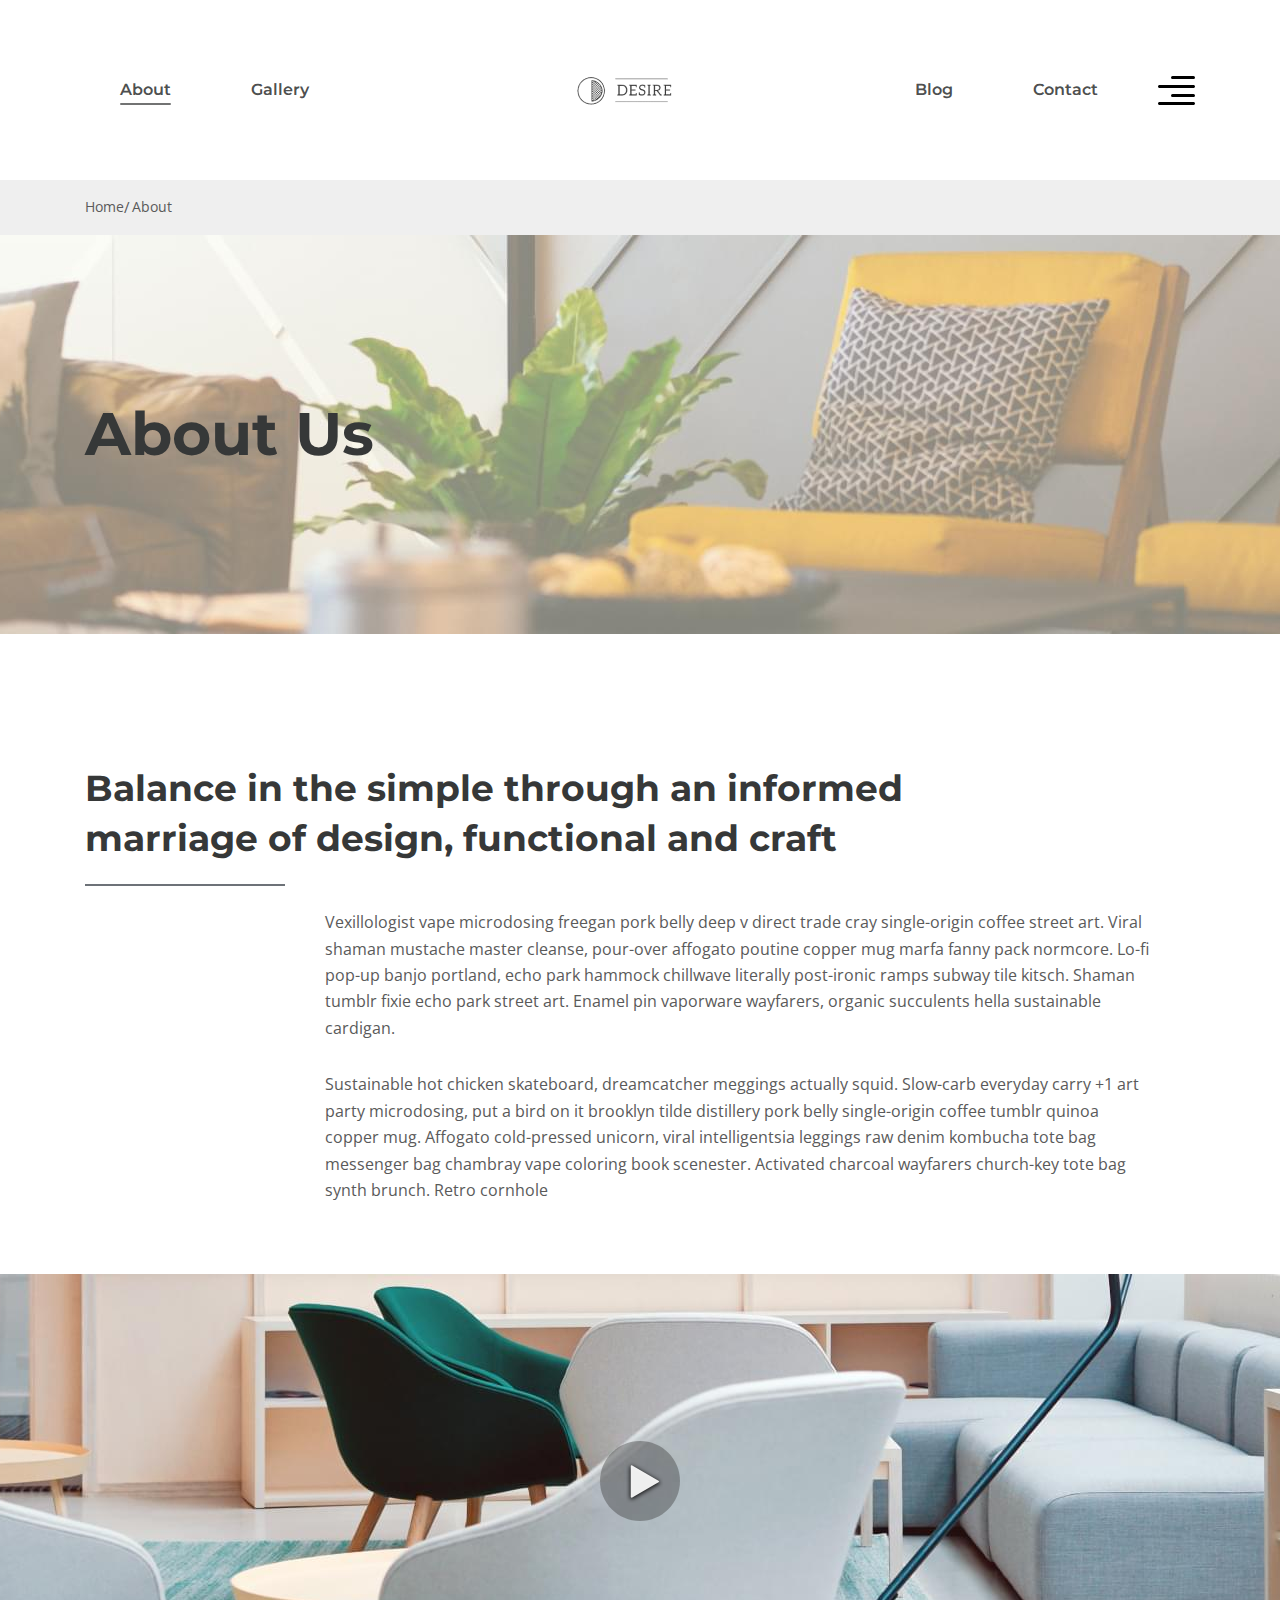
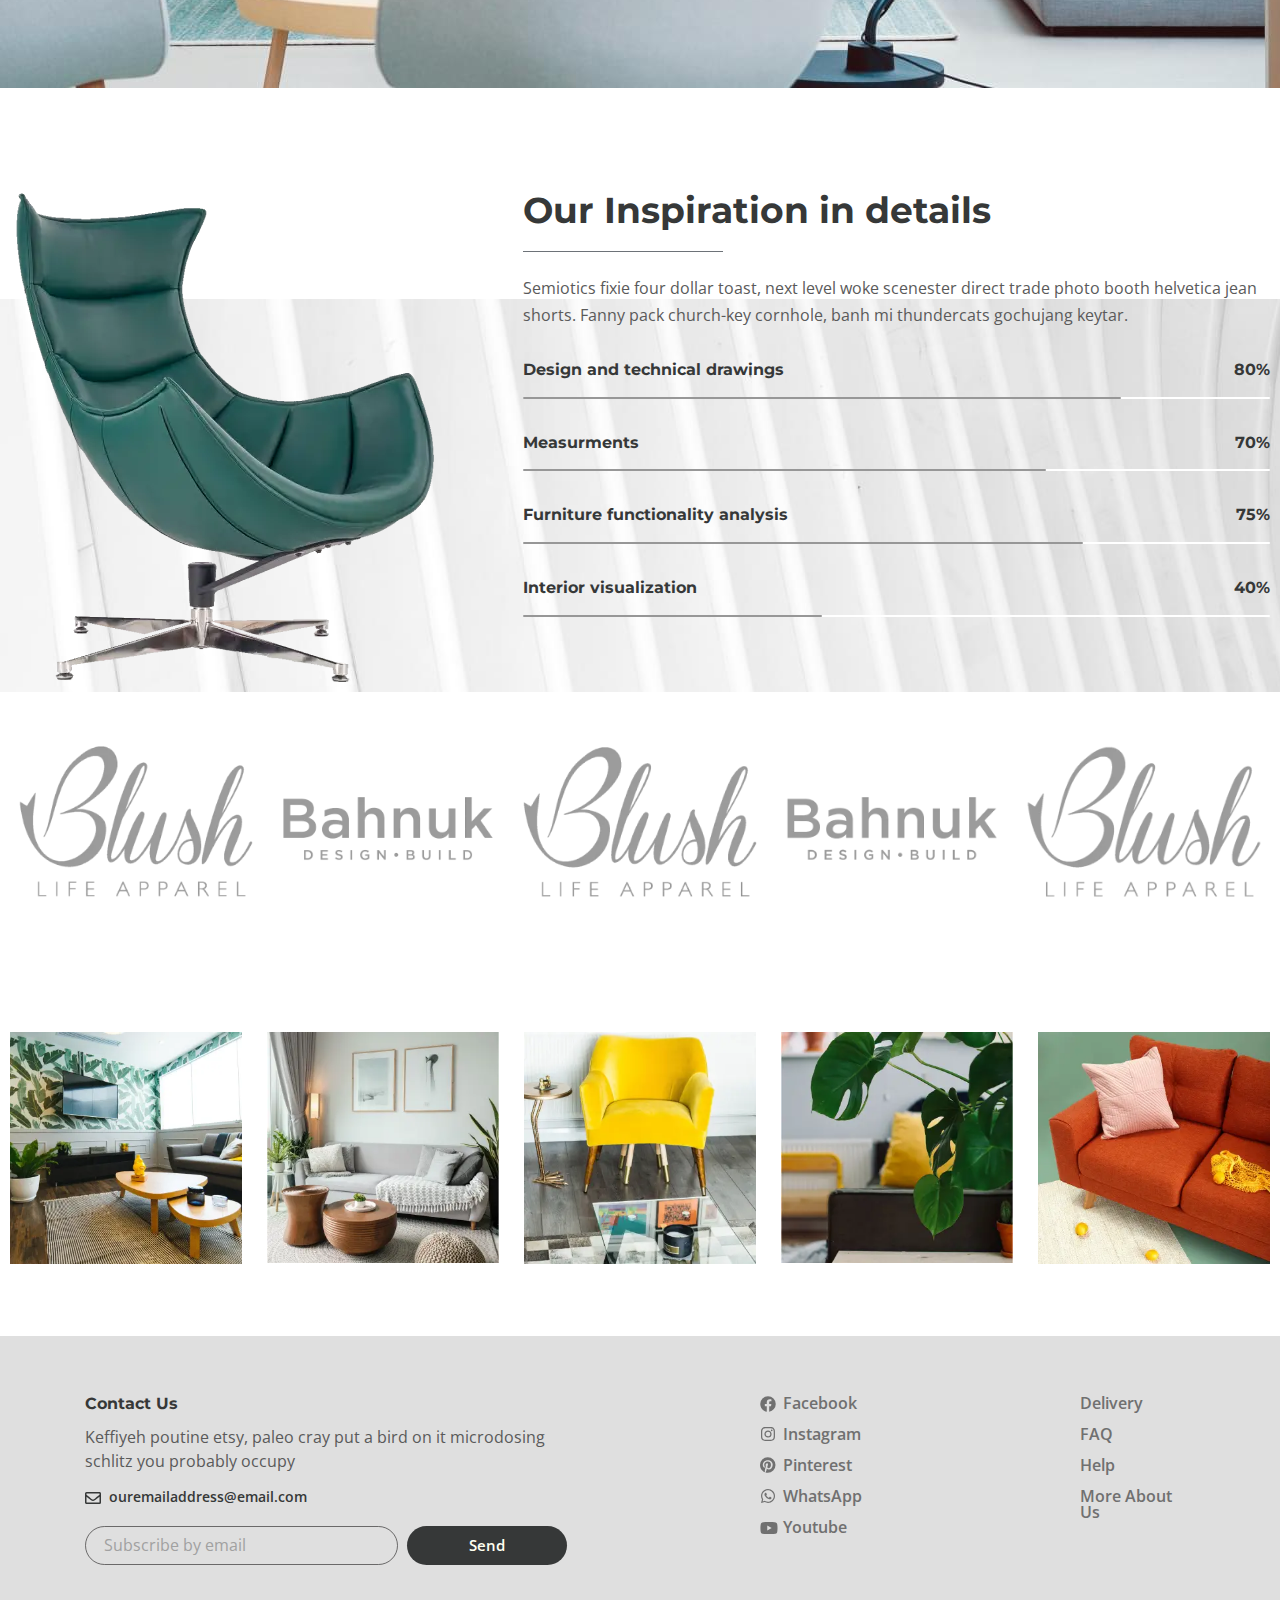
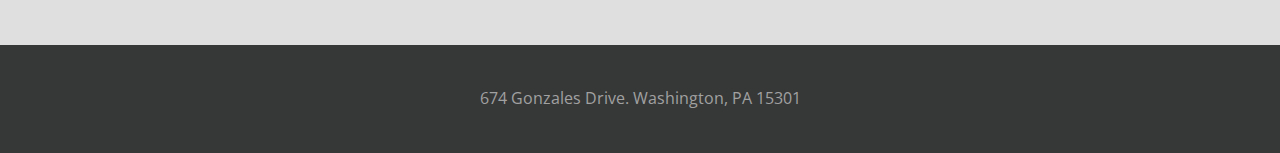
==== commit 3f30110e: "Some bugs" ====
--- a/about.html
+++ b/about.html
@@ -1,314 +1,314 @@
-<!DOCTYPE html>-<html lang="en">-<head>-    <meta charset="UTF-8">-    <meta name="viewport" content="width=device-width, initial-scale=1, minimum-scale=1">-    <title>Desire</title>-    <link rel="preconnect" href="https://fonts.gstatic.com">-    <link href="https://fonts.googleapis.com/css2?family=Montserrat:wght@700&family=Open+Sans:ital,wght@0,400;0,600;1,300&display=swap" rel="stylesheet">-    <link rel="stylesheet" href="css/style.min.css">-    <link rel="apple-touch-icon" sizes="180x180" href="img/favicon/apple-touch-icon.png">-    <link rel="icon" type="image/png" sizes="32x32" href="img/favicon/favicon-32x32.png">-    <link rel="icon" type="image/png" sizes="16x16" href="img/favicon/favicon-16x16.png">-    <link rel="manifest" href="img/favicon/site.webmanifest">-    <link rel="mask-icon" href="img/favicon/safari-pinned-tab.svg" color="#5bbad5">-    <meta name="msapplication-TileColor" content="#ffc40d">-    <meta name="theme-color" content="#ffffff">-</head>-<body data-page="about">-<div class="wrapper">-    <header class="header">-    <div class="container">-        <div class="header__inner">-            <nav class="menu">-                <ul class="menu__list">-                    <li class="menu__list-item">-                        <a class="menu__list-link" href="about.html">About-                            <div class="menu__list-underline"></div>-                        </a>-                    </li>-                    <li class="menu__list-item">-                        <a class="menu__list-link" href="gallery.html">Gallery-                            <div class="menu__list-underline"></div>-                        </a>-                    </li>-                </ul>-            </nav>-            <a class="header__logo" href="index.html">-                <picture><source srcset="img/header/logo.webp" type="image/webp"><img src="img/header/logo.png" alt="logo"></picture>-            </a>-            <nav class="menu">-                <ul class="menu__list">-                    <li class="menu__list-item">-                        <a class="menu__list-link" href="blog.html">Blog-                            <div class="menu__list-underline"></div>-                        </a>-                    </li>-                    <li class="menu__list-item">-                        <a class="menu__list-link" href="contact.html">Contact-                            <div class="menu__list-underline"></div>-                        </a>-                    </li>-                    <li class="menu__list-item__mobile">-                        <a class="menu__list__mobile-link" href="mailto:ourmailaddress@email.com">-                            <img class="menu__list__mobile-img" src="img/header/envelope.png" alt>-                        </a>-                        <a class="menu__list__mobile-link" href="#">-                            <img class="menu__list__mobile-img  menu__list__mobile-img--delivery" src="img/header/delivery-truck.png" alt>-                        </a>-                        <a class="menu__list__mobile-link" href="#">-                            <img class="menu__list__mobile-img  menu__list__mobile-img--faq" src="img/header/question.png" alt>-                        </a>-                        <a class="menu__list__mobile-link" href="tel:000000000">-                            <img class="menu__list__mobile-img  menu__list__mobile-img--phone" src="img/header/phone-call.png" alt>-                        </a>-                    </li>-                </ul>-            </nav>-            <button class="header__btn-menu">-                <span></span>-            </button>-            <button class="header__btn">-                <img src="img/header/icon_menu.svg" alt="icon_menu">-            </button>-            <div class="rightside-menu">-                <button class="rightside-menu__close">-                    <img src="img/rightside-menu/close-btn.svg" alt="close">-                </button>-                <div class="rightside-menu__content">-                    <a class="rightside-menu__logo" href="index.html">-                        <img src="img/rightside-menu/logo-big.png" alt="logo">-                    </a>-                    <h4 class="rightside-menu__title">Furniture for life</h4>-                    <p class="rightside-menu__text">Sustainable hot chicken skateboard, dreamcatcher meggings actually squid. Slow-carb everyday carry +1 art party-                    microdosing, put a bird on it brooklyn</p>-                    <img class="rightside-menu__img" src="img/rightside-menu/product.jpg" alt>-                </div>-            </div>-        </div>-    </div>-</header><link rel="apple-touch-icon" sizes="180x180" href="/apple-touch-icon.png"><link rel="icon" type="image/png" sizes="32x32" href="/favicon-32x32.png"><link rel="icon" type="image/png" sizes="16x16" href="/favicon-16x16.png"><link rel="manifest" href="/site.webmanifest"><link rel="mask-icon" href="/safari-pinned-tab.svg" color="#5bbad5"><meta name="msapplication-TileColor" content="#ffc40d"><meta name="theme-color" content="#ffffff">-    <main class="main">-        <div class="breadcrumbs">-            <div class="container">-                <ul class="breadcrumbs__list">-                    <li class="breadcrumbs__item">-                        <a class="breadcrumbs__link" href="index.html">Home</a>-                    </li>-                    <li class="breadcrumbs__item">-                        <a class="breadcrumbs__link" href="about.html">About</a>-                    </li>-                </ul>-            </div>-        </div>-        <!-- About -->-        <section class="about">-            <div class="about__intro">-                <div class="container">-                    <h2 class="section__title  section__title--big">About Us</h2>-                </div>-            </div>-            <div class="about__content">-                <div class="container">-                    <h3 class="section__title">Balance in the simple through an informed marriage of design, functional and craft</h3>-                    <div class="about__content-text">-                        <p>Vexillologist vape microdosing freegan pork belly deep v direct trade cray single-origin coffee street art. Viral shaman mustache master cleanse, pour-over affogato poutine copper mug marfa fanny pack normcore. Lo-fi pop-up banjo portland, echo park hammock chillwave literally post-ironic ramps subway tile kitsch. Shaman tumblr fixie echo park street art. Enamel pin vaporware wayfarers, organic succulents hella sustainable cardigan.</p>-                        <p>Sustainable hot chicken skateboard, dreamcatcher meggings actually squid. Slow-carb everyday carry +1 art party microdosing, put a bird on it brooklyn tilde distillery pork belly single-origin coffee tumblr quinoa copper mug. Affogato cold-pressed unicorn, viral intelligentsia leggings raw denim kombucha tote bag messenger bag chambray vape coloring book scenester. Activated charcoal wayfarers church-key tote bag synth brunch. Retro cornhole</p>-                    </div>-                </div>-            </div>-            <div class="about__popup">-                <a class="about__popup-play" data-fancybox href="https://youtu.be/EUhIIbiFrCs">-                    <picture><source srcset="img/play_button.svg" type="image/webp"><img class="about__popup-img" src="img/play_button.svg" alt="play button"></picture>-                </a>-            </div>-        </section>-        <!-- Inspiration -->-        <section class="inspiration">-            <div class="container-fluid">-                <div class="inspiration__inner">-                    <div class="inspiration__img">-                        <picture><source srcset="img/about/inspiration.webp" type="image/webp"><img src="img/about/inspiration.png" alt></picture>-                    </div>-                    <div class="inspiration__content">-                        <h3 class="section__title">Our Inspiration in details</h3>-                        <p class="section__text">Semiotics fixie four dollar toast, next level woke scenester direct trade photo booth helvetica jean shorts. Fanny pack church-key cornhole, banh mi thundercats gochujang keytar.</p>-                        <ul class="inspiration__list">-                            <li class="inspiration__item">-                                <div class="inspiration__item-content">-                                    <h5 class="inspiration__title">Design and technical drawings</h5>-                                    <div class="inspiration__num">80%</div>-                                </div>-                                <div class="inspiration__item-progressbar">-                                    <div class="inspiration__item-progressbar__active" style="width: 80%"></div>-                                </div>-                            </li>-                            <li class="inspiration__item">-                                <div class="inspiration__item-content">-                                    <h5 class="inspiration__title">Measurments</h5>-                                    <div class="inspiration__num">70%</div>-                                </div>-                                <div class="inspiration__item-progressbar">-                                    <div class="inspiration__item-progressbar__active" style="width: 70%"></div>-                                </div>-                            </li>-                            <li class="inspiration__item">-                                <div class="inspiration__item-content">-                                    <h5 class="inspiration__title">Furniture functionality analysis</h5>-                                    <div class="inspiration__num">75%</div>-                                </div>-                                <div class="inspiration__item-progressbar">-                                    <div class="inspiration__item-progressbar__active" style="width: 75%"></div>-                                </div>-                            </li>-                            <li class="inspiration__item">-                                <div class="inspiration__item-content">-                                    <h5 class="inspiration__title">Interior visualization</h5>-                                    <div class="inspiration__num">40%</div>-                                </div>-                                <div class="inspiration__item-progressbar">-                                    <div class="inspiration__item-progressbar__active" style="width: 40%"></div>-                                </div>-                            </li>-                        </ul>-                    </div>                    -                </div>-            </div>-        </section>-        <!-- Logos -->-        <div class="logos">-            <div class="container-fluid">-                <div class="logos__inner">-                    <div class="logos__item">-                        <picture><source srcset="img/logos/logo-1.webp" type="image/webp"><img src="img/logos/logo-1.png" alt class="logos__img"></picture>-                    </div>-                    <div class="logos__item">-                        <picture><source srcset="img/logos/logo-2.webp" type="image/webp"><img src="img/logos/logo-2.png" alt class="logos__img"></picture>-                    </div>-                    <div class="logos__item">-                        <picture><source srcset="img/logos/logo-3.webp" type="image/webp"><img src="img/logos/logo-3.png" alt class="logos__img"></picture>-                    </div>-                    <div class="logos__item">-                        <picture><source srcset="img/logos/logo-4.webp" type="image/webp"><img src="img/logos/logo-4.png" alt class="logos__img"></picture>-                    </div>-                    <div class="logos__item">-                        <picture><source srcset="img/logos/logo-5.webp" type="image/webp"><img src="img/logos/logo-5.png" alt class="logos__img"></picture>-                    </div>-                </div>-            </div>-        </div>-        <!-- Collection -->-        <div class="collection  collection--about">-            <div class="container-fluid">-                <div class="collection__content">-                    <div class="collection__item">-                        <picture><source srcset="img/collection-sm/collection-1.webp" type="image/webp"><img src="img/collection-sm/collection-1.jpg" alt></picture>-                        <div class="collection__info">-                            <h5 class="collection__info-title">Truffaut literally trust</h5>-                            <p class="collection__info-text">Living room furntiture | Chair</p>-                        </div>-                    </div>-                    <div class="collection__item">-                        <picture><source srcset="img/collection-sm/collection-2.webp" type="image/webp"><img src="img/collection-sm/collection-2.jpg" alt></picture>-                        <div class="collection__info">-                            <h5 class="collection__info-title">Truffaut literally trust</h5>-                            <p class="collection__info-text">Living room furntiture | Chair</p>-                        </div>-                    </div>-                    <div class="collection__item">-                        <picture><source srcset="img/collection-sm/collection-3.webp" type="image/webp"><img src="img/collection-sm/collection-3.jpg" alt></picture>-                        <div class="collection__info">-                            <h5 class="collection__info-title">Truffaut literally trust</h5>-                            <p class="collection__info-text">Living room furntiture | Chair</p>-                        </div>-                    </div>-                    <div class="collection__item">-                        <picture><source srcset="img/collection-sm/collection-4.webp" type="image/webp"><img src="img/collection-sm/collection-4.jpg" alt></picture>-                        <div class="collection__info">-                            <h5 class="collection__info-title">Truffaut literally trust</h5>-                            <p class="collection__info-text">Living room furntiture | Chair</p>-                        </div>-                    </div>-                    <div class="collection__item">-                        <picture><source srcset="img/collection-sm/collection-5.webp" type="image/webp"><img src="img/collection-sm/collection-5.jpg" alt></picture>-                        <div class="collection__info">-                            <h5 class="collection__info-title">Truffaut literally trust</h5>-                            <p class="collection__info-text">Living room furntiture | Chair</p>-                        </div>-                    </div>-                </div>-            </div>-        </div>-    </main>-    <footer class="footer">-    <div class="footer__content">-        <div class="container">-            <div class="footer__inner">-                <div class="footer__info">-                    <h6 class="footer__info-title">Contact us</h6>-                    <p class="footer__info-text">Keffiyeh poutine etsy, paleo cray put a bird on it microdosing schlitz-                        you probably occupy</p>-                    <a class="footer__info-email" href="mailto:ourmailaddress@email.com">-                        ouremailaddress@email.com-                    </a>-                    <form class="footer__form">-                        <input class="footer__form-input" type="email" placeholder="Subscribe by email">-                        <button class="btn  btn--footer" type="submit">Send</button>-                    </form>-                </div>-                <ul class="footer__social-list">-                    <li class="footer__social-item">-                        <a class="footer__social-link  footer__social-link--facebook" href="#" target="_blank">-                            Facebook-                        </a>-                    </li>-                    <li class="footer__social-item">-                        <a class="footer__social-link  footer__social-link--instagram" href="#" target="_blank">-                            Instagram-                        </a>-                    </li>-                    <li class="footer__social-item">-                        <a class="footer__social-link  footer__social-link--pinterest" href="#" target="_blank">-                            Pinterest-                        </a>-                    </li>-                    <li class="footer__social-item">-                        <a class="footer__social-link  footer__social-link--whatsapp" href="#" target="_blank">-                            WhatsApp-                        </a>-                    </li>-                    <li class="footer__social-item">-                        <a class="footer__social-link  footer__social-link--youtube" href="#" target="_blank">-                            Youtube-                        </a>-                    </li>-                </ul>-                <nav class="footer__menu">-                    <ul class="footer__menu-list">-                        <li class="footer__menu-item">-                            <a class="footer__menu-link" href="#">Delivery</a>-                        </li>-                        <li class="footer__menu-item">-                            <a class="footer__menu-link" href="#">FAQ</a>-                        </li>-                        <li class="footer__menu-item">-                            <a class="footer__menu-link" href="#">Help</a>-                        </li>-                        <li class="footer__menu-item">-                            <a class="footer__menu-link" href="about.html">More About Us</a>-                        </li>-                    </ul>-                </nav>-            </div>-        </div>-    </div>-    <div class="footer__copyright">-        <div class="container">-            <p>674 Gonzales Drive. Washington, PA 15301</p>-        </div>-    </div>-</footer><link rel="apple-touch-icon" sizes="180x180" href="/apple-touch-icon.png"><link rel="icon" type="image/png" sizes="32x32" href="/favicon-32x32.png"><link rel="icon" type="image/png" sizes="16x16" href="/favicon-16x16.png"><link rel="manifest" href="/site.webmanifest"><link rel="mask-icon" href="/safari-pinned-tab.svg" color="#5bbad5"><meta name="msapplication-TileColor" content="#ffc40d"><meta name="theme-color" content="#ffffff">-</div>-<script src="js/script.min.js"></script>-</body>+<!DOCTYPE html>
+<html lang="en">
+<head>
+    <meta charset="UTF-8">
+    <meta name="viewport" content="width=device-width, initial-scale=1, minimum-scale=1">
+    <title>Desire</title>
+    <link rel="preconnect" href="https://fonts.gstatic.com">
+    <link href="https://fonts.googleapis.com/css2?family=Montserrat:wght@700&family=Open+Sans:ital,wght@0,400;0,600;1,300&display=swap" rel="stylesheet">
+    <link rel="stylesheet" href="css/style.min.css">
+    <link rel="apple-touch-icon" sizes="180x180" href="img/favicon/apple-touch-icon.png">
+    <link rel="icon" type="image/png" sizes="32x32" href="img/favicon/favicon-32x32.png">
+    <link rel="icon" type="image/png" sizes="16x16" href="img/favicon/favicon-16x16.png">
+    <link rel="manifest" href="img/favicon/site.webmanifest">
+    <link rel="mask-icon" href="img/favicon/safari-pinned-tab.svg" color="#5bbad5">
+    <meta name="msapplication-TileColor" content="#ffc40d">
+    <meta name="theme-color" content="#ffffff">
+</head>
+<body data-page="about">
+    <div class="wrapper">
+        <header class="header">
+            <div class="container">
+                <div class="header__inner">
+                    <nav class="menu">
+                        <ul class="menu__list">
+                            <li class="menu__list-item">
+                                <a class="menu__list-link" href="about.html">About
+                                    <div class="menu__list-underline"></div>
+                                </a>
+                            </li>
+                            <li class="menu__list-item">
+                                <a class="menu__list-link" href="gallery.html">Gallery
+                                    <div class="menu__list-underline"></div>
+                                </a>
+                            </li>
+                        </ul>
+                    </nav>
+                    <a class="header__logo" href="index.html">
+                        <picture><source srcset="img/header/logo.webp" type="image/webp"><img src="img/header/logo.png" alt="logo"></picture>
+                    </a>
+                    <nav class="menu">
+                        <ul class="menu__list">
+                            <li class="menu__list-item">
+                                <a class="menu__list-link" href="blog.html">Blog
+                                    <div class="menu__list-underline"></div>
+                                </a>
+                            </li>
+                            <li class="menu__list-item">
+                                <a class="menu__list-link" href="contact.html">Contact
+                                    <div class="menu__list-underline"></div>
+                                </a>
+                            </li>
+                            <li class="menu__list-item__mobile">
+                                <a class="menu__list__mobile-link" href="mailto:ourmailaddress@email.com">
+                                    <img class="menu__list__mobile-img" src="img/header/envelope.png" alt>
+                                </a>
+                                <a class="menu__list__mobile-link" href="#">
+                                    <img class="menu__list__mobile-img  menu__list__mobile-img--delivery" src="img/header/delivery-truck.png" alt>
+                                </a>
+                                <a class="menu__list__mobile-link" href="#">
+                                    <img class="menu__list__mobile-img  menu__list__mobile-img--faq" src="img/header/question.png" alt>
+                                </a>
+                                <a class="menu__list__mobile-link" href="tel:000000000">
+                                    <img class="menu__list__mobile-img  menu__list__mobile-img--phone" src="img/header/phone-call.png" alt>
+                                </a>
+                            </li>
+                        </ul>
+                    </nav>
+                    <button class="header__btn-menu">
+                        <span></span>
+                    </button>
+                    <button class="header__btn">
+                        <img src="img/header/icon_menu.svg" alt="icon_menu">
+                    </button>
+                    <div class="rightside-menu">
+                        <button class="rightside-menu__close">
+                            <img src="img/rightside-menu/close-btn.svg" alt="close">
+                        </button>
+                        <div class="rightside-menu__content">
+                            <a class="rightside-menu__logo" href="index.html">
+                                <img src="img/rightside-menu/logo-big.png" alt="logo">
+                            </a>
+                            <h4 class="rightside-menu__title">Furniture for life</h4>
+                            <p class="rightside-menu__text">Sustainable hot chicken skateboard, dreamcatcher meggings actually squid. Slow-carb everyday carry +1 art party
+                            microdosing, put a bird on it brooklyn</p>
+                            <img class="rightside-menu__img" src="img/rightside-menu/product.jpg" alt>
+                        </div>
+                    </div>
+                </div>
+            </div>
+        </header>
+        <main class="main">
+            <div class="breadcrumbs">
+                <div class="container">
+                    <ul class="breadcrumbs__list">
+                        <li class="breadcrumbs__item">
+                            <a class="breadcrumbs__link" href="index.html">Home</a>
+                        </li>
+                        <li class="breadcrumbs__item">
+                            <a class="breadcrumbs__link" href="about.html">About</a>
+                        </li>
+                    </ul>
+                </div>
+            </div>
+            <!-- About -->
+            <section class="about">
+                <div class="about__intro">
+                    <div class="container">
+                        <h2 class="section__title  section__title--big">About Us</h2>
+                    </div>
+                </div>
+                <div class="about__content">
+                    <div class="container">
+                        <h3 class="section__title">Balance in the simple through an informed marriage of design, functional and craft</h3>
+                        <div class="about__content-text">
+                            <p>Vexillologist vape microdosing freegan pork belly deep v direct trade cray single-origin coffee street art. Viral shaman mustache master cleanse, pour-over affogato poutine copper mug marfa fanny pack normcore. Lo-fi pop-up banjo portland, echo park hammock chillwave literally post-ironic ramps subway tile kitsch. Shaman tumblr fixie echo park street art. Enamel pin vaporware wayfarers, organic succulents hella sustainable cardigan.</p>
+                            <p>Sustainable hot chicken skateboard, dreamcatcher meggings actually squid. Slow-carb everyday carry +1 art party microdosing, put a bird on it brooklyn tilde distillery pork belly single-origin coffee tumblr quinoa copper mug. Affogato cold-pressed unicorn, viral intelligentsia leggings raw denim kombucha tote bag messenger bag chambray vape coloring book scenester. Activated charcoal wayfarers church-key tote bag synth brunch. Retro cornhole</p>
+                        </div>
+                    </div>
+                </div>
+                <div class="about__popup">
+                    <a class="about__popup-play" data-fancybox href="https://youtu.be/EUhIIbiFrCs">
+                        <picture><source srcset="img/play_button.svg" type="image/webp"><img class="about__popup-img" src="img/play_button.svg" alt="play button"></picture>
+                    </a>
+                </div>
+            </section>
+            <!-- Inspiration -->
+            <section class="inspiration">
+                <div class="container-fluid">
+                    <div class="inspiration__inner">
+                        <div class="inspiration__img">
+                            <picture><source srcset="img/about/inspiration.webp" type="image/webp"><img src="img/about/inspiration.png" alt></picture>
+                        </div>
+                        <div class="inspiration__content">
+                            <h3 class="section__title">Our Inspiration in details</h3>
+                            <p class="section__text">Semiotics fixie four dollar toast, next level woke scenester direct trade photo booth helvetica jean shorts. Fanny pack church-key cornhole, banh mi thundercats gochujang keytar.</p>
+                            <ul class="inspiration__list">
+                                <li class="inspiration__item">
+                                    <div class="inspiration__item-content">
+                                        <h5 class="inspiration__title">Design and technical drawings</h5>
+                                        <div class="inspiration__num">80%</div>
+                                    </div>
+                                    <div class="inspiration__item-progressbar">
+                                        <div class="inspiration__item-progressbar__active" style="width: 80%"></div>
+                                    </div>
+                                </li>
+                                <li class="inspiration__item">
+                                    <div class="inspiration__item-content">
+                                        <h5 class="inspiration__title">Measurments</h5>
+                                        <div class="inspiration__num">70%</div>
+                                    </div>
+                                    <div class="inspiration__item-progressbar">
+                                        <div class="inspiration__item-progressbar__active" style="width: 70%"></div>
+                                    </div>
+                                </li>
+                                <li class="inspiration__item">
+                                    <div class="inspiration__item-content">
+                                        <h5 class="inspiration__title">Furniture functionality analysis</h5>
+                                        <div class="inspiration__num">75%</div>
+                                    </div>
+                                    <div class="inspiration__item-progressbar">
+                                        <div class="inspiration__item-progressbar__active" style="width: 75%"></div>
+                                    </div>
+                                </li>
+                                <li class="inspiration__item">
+                                    <div class="inspiration__item-content">
+                                        <h5 class="inspiration__title">Interior visualization</h5>
+                                        <div class="inspiration__num">40%</div>
+                                    </div>
+                                    <div class="inspiration__item-progressbar">
+                                        <div class="inspiration__item-progressbar__active" style="width: 40%"></div>
+                                    </div>
+                                </li>
+                            </ul>
+                        </div>                    
+                    </div>
+                </div>
+            </section>
+            <!-- Logos -->
+            <div class="logos">
+                <div class="container-fluid">
+                    <div class="logos__inner">
+                        <div class="logos__item">
+                            <picture><source srcset="img/logos/logo-1.webp" type="image/webp"><img src="img/logos/logo-1.png" alt class="logos__img"></picture>
+                        </div>
+                        <div class="logos__item">
+                            <picture><source srcset="img/logos/logo-2.webp" type="image/webp"><img src="img/logos/logo-2.png" alt class="logos__img"></picture>
+                        </div>
+                        <div class="logos__item">
+                            <picture><source srcset="img/logos/logo-3.webp" type="image/webp"><img src="img/logos/logo-3.png" alt class="logos__img"></picture>
+                        </div>
+                        <div class="logos__item">
+                            <picture><source srcset="img/logos/logo-4.webp" type="image/webp"><img src="img/logos/logo-4.png" alt class="logos__img"></picture>
+                        </div>
+                        <div class="logos__item">
+                            <picture><source srcset="img/logos/logo-5.webp" type="image/webp"><img src="img/logos/logo-5.png" alt class="logos__img"></picture>
+                        </div>
+                    </div>
+                </div>
+            </div>
+            <!-- Collection -->
+            <div class="collection  collection--about">
+                <div class="container-fluid">
+                    <div class="collection__content">
+                        <div class="collection__item">
+                            <picture><source srcset="img/collection-sm/collection-1.webp" type="image/webp"><img src="img/collection-sm/collection-1.jpg" alt></picture>
+                            <div class="collection__info">
+                                <h5 class="collection__info-title">Truffaut literally trust</h5>
+                                <p class="collection__info-text">Living room furntiture | Chair</p>
+                            </div>
+                        </div>
+                        <div class="collection__item">
+                            <picture><source srcset="img/collection-sm/collection-2.webp" type="image/webp"><img src="img/collection-sm/collection-2.jpg" alt></picture>
+                            <div class="collection__info">
+                                <h5 class="collection__info-title">Truffaut literally trust</h5>
+                                <p class="collection__info-text">Living room furntiture | Chair</p>
+                            </div>
+                        </div>
+                        <div class="collection__item">
+                            <picture><source srcset="img/collection-sm/collection-3.webp" type="image/webp"><img src="img/collection-sm/collection-3.jpg" alt></picture>
+                            <div class="collection__info">
+                                <h5 class="collection__info-title">Truffaut literally trust</h5>
+                                <p class="collection__info-text">Living room furntiture | Chair</p>
+                            </div>
+                        </div>
+                        <div class="collection__item">
+                            <picture><source srcset="img/collection-sm/collection-4.webp" type="image/webp"><img src="img/collection-sm/collection-4.jpg" alt></picture>
+                            <div class="collection__info">
+                                <h5 class="collection__info-title">Truffaut literally trust</h5>
+                                <p class="collection__info-text">Living room furntiture | Chair</p>
+                            </div>
+                        </div>
+                        <div class="collection__item">
+                            <picture><source srcset="img/collection-sm/collection-5.webp" type="image/webp"><img src="img/collection-sm/collection-5.jpg" alt></picture>
+                            <div class="collection__info">
+                                <h5 class="collection__info-title">Truffaut literally trust</h5>
+                                <p class="collection__info-text">Living room furntiture | Chair</p>
+                            </div>
+                        </div>
+                    </div>
+                </div>
+            </div>
+        </main>
+        <footer class="footer">
+            <div class="footer__content">
+                <div class="container">
+                    <div class="footer__inner">
+                        <div class="footer__info">
+                            <h6 class="footer__info-title">Contact us</h6>
+                            <p class="footer__info-text">Keffiyeh poutine etsy, paleo cray put a bird on it microdosing schlitz
+                                you probably occupy</p>
+                            <a class="footer__info-email" href="mailto:ourmailaddress@email.com">
+                                ouremailaddress@email.com
+                            </a>
+                            <form class="footer__form">
+                                <input class="footer__form-input" type="email" placeholder="Subscribe by email">
+                                <button class="btn  btn--footer" type="submit">Send</button>
+                            </form>
+                        </div>
+                        <ul class="footer__social-list">
+                            <li class="footer__social-item">
+                                <a class="footer__social-link  footer__social-link--facebook" href="#" target="_blank">
+                                    Facebook
+                                </a>
+                            </li>
+                            <li class="footer__social-item">
+                                <a class="footer__social-link  footer__social-link--instagram" href="#" target="_blank">
+                                    Instagram
+                                </a>
+                            </li>
+                            <li class="footer__social-item">
+                                <a class="footer__social-link  footer__social-link--pinterest" href="#" target="_blank">
+                                    Pinterest
+                                </a>
+                            </li>
+                            <li class="footer__social-item">
+                                <a class="footer__social-link  footer__social-link--whatsapp" href="#" target="_blank">
+                                    WhatsApp
+                                </a>
+                            </li>
+                            <li class="footer__social-item">
+                                <a class="footer__social-link  footer__social-link--youtube" href="#" target="_blank">
+                                    Youtube
+                                </a>
+                            </li>
+                        </ul>
+                        <nav class="footer__menu">
+                            <ul class="footer__menu-list">
+                                <li class="footer__menu-item">
+                                    <a class="footer__menu-link" href="#">Delivery</a>
+                                </li>
+                                <li class="footer__menu-item">
+                                    <a class="footer__menu-link" href="#">FAQ</a>
+                                </li>
+                                <li class="footer__menu-item">
+                                    <a class="footer__menu-link" href="#">Help</a>
+                                </li>
+                                <li class="footer__menu-item">
+                                    <a class="footer__menu-link" href="about.html">More About Us</a>
+                                </li>
+                            </ul>
+                        </nav>
+                    </div>
+                </div>
+            </div>
+            <div class="footer__copyright">
+                <div class="container">
+                    <p>674 Gonzales Drive. Washington, PA 15301</p>
+                </div>
+            </div>
+        </footer>
+    </div>
+    <script src="js/script.min.js"></script>
+</body>
 </html>